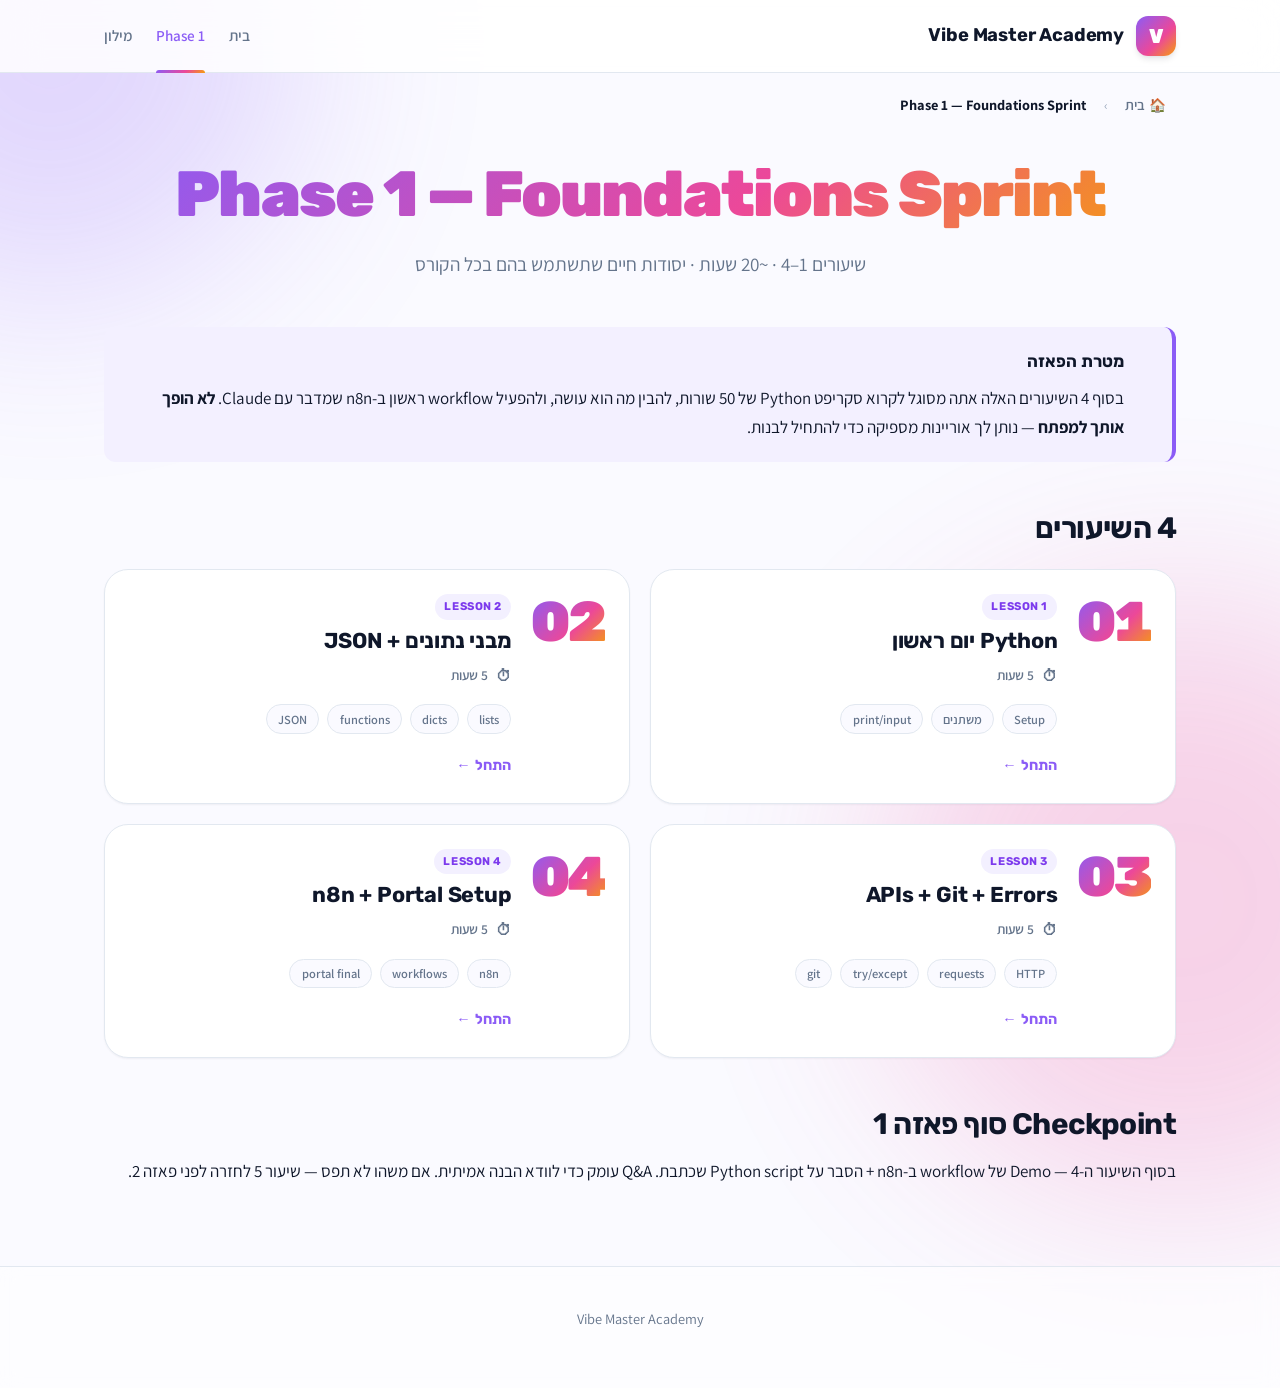
==== phase-1/index.html @ 4baa8f2c "Lesson 1 restructured — 5 parts with real depth (~5 hours) Backward-designed from the practice exerc" ====
<!DOCTYPE html>
<html lang="he" dir="rtl">
<head>
  <meta charset="UTF-8">
  <meta name="viewport" content="width=device-width, initial-scale=1.0">
  <title>Phase 1 — Foundations Sprint · VMA</title>
  <link rel="stylesheet" href="../assets/css/styles.css?v=20260521-12">
</head>
<body>

  <header class="site-header">
    <div class="container site-header__inner">
      <a href="../index.html" class="brand">
        <div class="brand__logo">V</div>
        <div class="brand__name">Vibe Master Academy</div>
      </a>
      <nav class="site-nav">
        <a href="../index.html">בית</a>
        <a href="index.html" class="active">Phase 1</a>
        <a href="../glossary.html">מילון</a>
      </nav>
    </div>
  </header>

  <main class="container">

    <nav class="breadcrumbs" aria-label="פירורי לחם">
      <a href="../index.html" class="breadcrumbs__home">בית</a>
      <span class="breadcrumbs__separator">›</span>
      <span class="breadcrumbs__current">Phase 1 — Foundations Sprint</span>
    </nav>

    <section class="hero phase-hero">
      <h1 class="hero__title">Phase 1 — Foundations Sprint</h1>
      <p class="hero__subtitle">
        שיעורים 1–4 · ~20 שעות · יסודות חיים שתשתמש בהם בכל הקורס
      </p>
    </section>

    <div class="callout">
      <div class="callout__title">מטרת הפאזה</div>
      <p>בסוף 4 השיעורים האלה אתה מסוגל לקרוא סקריפט Python של 50 שורות, להבין מה הוא עושה, ולהפעיל workflow ראשון ב-n8n שמדבר עם Claude. <strong>לא הופך אותך למפתח</strong> — נותן לך אוריינות מספיקה כדי להתחיל לבנות.</p>
    </div>

    <h2>4 השיעורים</h2>
    <section class="lessons-grid">

      <a href="lesson-01.html" class="lesson-card">
        <div class="lesson-card__number">01</div>
        <div class="lesson-card__body">
          <span class="lesson-card__tag">Lesson 1</span>
          <h3 class="lesson-card__title">Python יום ראשון</h3>
          <div class="lesson-card__meta">5 שעות</div>
          <div class="lesson-card__chips">
            <span class="lesson-card__chip">Setup</span>
            <span class="lesson-card__chip">משתנים</span>
            <span class="lesson-card__chip">print/input</span>
          </div>
          <div class="lesson-card__cta">התחל</div>
        </div>
      </a>

      <a href="lesson-02.html" class="lesson-card">
        <div class="lesson-card__number">02</div>
        <div class="lesson-card__body">
          <span class="lesson-card__tag">Lesson 2</span>
          <h3 class="lesson-card__title">מבני נתונים + JSON</h3>
          <div class="lesson-card__meta">5 שעות</div>
          <div class="lesson-card__chips">
            <span class="lesson-card__chip">lists</span>
            <span class="lesson-card__chip">dicts</span>
            <span class="lesson-card__chip">functions</span>
            <span class="lesson-card__chip">JSON</span>
          </div>
          <div class="lesson-card__cta">התחל</div>
        </div>
      </a>

      <a href="lesson-03.html" class="lesson-card">
        <div class="lesson-card__number">03</div>
        <div class="lesson-card__body">
          <span class="lesson-card__tag">Lesson 3</span>
          <h3 class="lesson-card__title">APIs + Git + Errors</h3>
          <div class="lesson-card__meta">5 שעות</div>
          <div class="lesson-card__chips">
            <span class="lesson-card__chip">HTTP</span>
            <span class="lesson-card__chip">requests</span>
            <span class="lesson-card__chip">try/except</span>
            <span class="lesson-card__chip">git</span>
          </div>
          <div class="lesson-card__cta">התחל</div>
        </div>
      </a>

      <a href="lesson-04.html" class="lesson-card">
        <div class="lesson-card__number">04</div>
        <div class="lesson-card__body">
          <span class="lesson-card__tag">Lesson 4</span>
          <h3 class="lesson-card__title">n8n + Portal Setup</h3>
          <div class="lesson-card__meta">5 שעות</div>
          <div class="lesson-card__chips">
            <span class="lesson-card__chip">n8n</span>
            <span class="lesson-card__chip">workflows</span>
            <span class="lesson-card__chip">portal final</span>
          </div>
          <div class="lesson-card__cta">התחל</div>
        </div>
      </a>

    </section>

    <h2>Checkpoint סוף פאזה 1</h2>
    <p>בסוף השיעור ה-4 — Demo של workflow ב-n8n + הסבר על Python script שכתבת. Q&A עומק כדי לוודא הבנה אמיתית. אם משהו לא תפס — שיעור 5 לחזרה לפני פאזה 2.</p>

  </main>

  <footer class="site-footer">
    <div class="container"><p>Vibe Master Academy</p></div>
  </footer>

  <script src="../assets/js/app.js?v=20260521-12"></script>
</body>
</html>
---- assets/css/styles.css ----
/* ============================================
   Vibe Master Academy — Global Styles v2
   Hebrew RTL · playful + clean · modern fonts
   ============================================ */

@import url('https://fonts.googleapis.com/css2?family=Rubik:wght@500;700;900&family=Assistant:wght@400;600;700&family=JetBrains+Mono:wght@400;500&display=swap');

:root {
  /* Palette */
  --color-bg: #fafaff;
  --color-bg-card: #ffffff;
  --color-text: #0f172a;
  --color-text-soft: #64748b;
  --color-text-muted: #94a3b8;

  --color-primary: #8b5cf6;
  --color-primary-light: #a78bfa;
  --color-primary-dark: #7c3aed;
  --color-primary-soft: #f3f0ff;

  --color-secondary: #ec4899;
  --color-secondary-soft: #fce7f3;

  --color-accent: #14b8a6;
  --color-accent-soft: #ccfbf1;

  --color-success: #10b981;
  --color-warning: #f59e0b;
  --color-danger: #ef4444;

  --color-border: #e2e8f0;
  --color-border-strong: #cbd5e1;

  /* Gradients */
  --gradient-hero: linear-gradient(135deg, #8b5cf6 0%, #ec4899 60%, #f59e0b 100%);
  --gradient-purple: linear-gradient(135deg, #8b5cf6, #a78bfa);
  --gradient-pink: linear-gradient(135deg, #ec4899, #f472b6);

  /* Typography */
  --font-display: 'Rubik', -apple-system, BlinkMacSystemFont, sans-serif;
  --font-body: 'Assistant', -apple-system, BlinkMacSystemFont, sans-serif;
  --font-mono: 'JetBrains Mono', 'Fira Code', monospace;

  /* Spacing */
  --space-1: 0.25rem;
  --space-2: 0.5rem;
  --space-3: 0.75rem;
  --space-4: 1rem;
  --space-5: 1.25rem;
  --space-6: 1.5rem;
  --space-8: 2rem;
  --space-10: 2.5rem;
  --space-12: 3rem;
  --space-16: 4rem;
  --space-20: 5rem;

  /* Radii */
  --radius-sm: 0.5rem;
  --radius-md: 0.75rem;
  --radius-lg: 1rem;
  --radius-xl: 1.5rem;
  --radius-full: 999px;

  /* Shadows */
  --shadow-sm: 0 1px 2px rgb(15 23 42 / 0.05);
  --shadow-md: 0 4px 6px -1px rgb(15 23 42 / 0.1), 0 2px 4px -2px rgb(15 23 42 / 0.06);
  --shadow-lg: 0 10px 15px -3px rgb(15 23 42 / 0.1), 0 4px 6px -4px rgb(15 23 42 / 0.06);
  --shadow-xl: 0 20px 25px -5px rgb(15 23 42 / 0.1), 0 8px 10px -6px rgb(15 23 42 / 0.06);

  /* Transitions */
  --transition: 200ms cubic-bezier(0.4, 0, 0.2, 1);
}

* {
  box-sizing: border-box;
  margin: 0;
  padding: 0;
}

html {
  font-size: 16px;
  scroll-behavior: smooth;
}

body {
  direction: rtl;
  font-family: var(--font-body);
  font-size: 1.0625rem;
  line-height: 1.7;
  color: var(--color-text);
  background: var(--color-bg);
  min-height: 100vh;
  position: relative;
  overflow-x: hidden;
}

/* Decorative background blobs */
body::before,
body::after {
  content: '';
  position: fixed;
  border-radius: 50%;
  filter: blur(100px);
  opacity: 0.22;
  pointer-events: none;
  z-index: -1;
}

body::before {
  width: 500px;
  height: 500px;
  background: var(--color-primary);
  top: -200px;
  left: -200px;
}

body::after {
  width: 600px;
  height: 600px;
  background: var(--color-secondary);
  bottom: -300px;
  right: -200px;
}

/* === Layout === */
.container {
  max-width: 1120px;
  margin: 0 auto;
  padding: 0 var(--space-6);
  position: relative;
  z-index: 1;
}

.site-header {
  background: rgba(255, 255, 255, 0.85);
  backdrop-filter: blur(20px);
  -webkit-backdrop-filter: blur(20px);
  border-bottom: 1px solid var(--color-border);
  padding: var(--space-4) 0;
  position: sticky;
  top: 0;
  z-index: 100;
}

.site-header__inner {
  display: flex;
  align-items: center;
  justify-content: space-between;
}

.brand {
  display: flex;
  align-items: center;
  gap: var(--space-3);
  text-decoration: none;
  color: var(--color-text);
}

.brand__logo {
  width: 40px;
  height: 40px;
  border-radius: var(--radius-md);
  background: var(--gradient-hero);
  display: flex;
  align-items: center;
  justify-content: center;
  color: white;
  font-weight: 900;
  font-family: var(--font-display);
  font-size: 1.25rem;
  box-shadow: var(--shadow-md);
}

.brand__name {
  font-family: var(--font-display);
  font-weight: 700;
  font-size: 1.15rem;
  letter-spacing: -0.01em;
}

.site-nav {
  display: flex;
  gap: var(--space-6);
}

.site-nav a {
  color: var(--color-text-soft);
  text-decoration: none;
  font-weight: 600;
  font-size: 0.95rem;
  transition: color var(--transition);
  position: relative;
}

.site-nav a:hover,
.site-nav a.active {
  color: var(--color-primary);
}

.site-nav a.active::after {
  content: '';
  position: absolute;
  bottom: -24px;
  right: 0;
  left: 0;
  height: 3px;
  background: var(--gradient-hero);
  border-radius: var(--radius-full) var(--radius-full) 0 0;
}

/* === Typography === */
h1, h2, h3, h4 {
  font-family: var(--font-display);
  font-weight: 700;
  line-height: 1.2;
  letter-spacing: -0.02em;
  margin-bottom: var(--space-4);
}

h1 { font-size: 2.5rem; font-weight: 900; }
h2 { font-size: 1.85rem; margin-top: var(--space-12); }
h3 { font-size: 1.4rem; margin-top: var(--space-6); }
h4 { font-size: 1.15rem; margin-top: var(--space-4); }

p { margin-bottom: var(--space-4); }

a {
  color: var(--color-primary);
  text-decoration: none;
  font-weight: 600;
}

a:hover { text-decoration: underline; }

strong { font-weight: 700; }

code {
  font-family: var(--font-mono);
  font-size: 0.9em;
  background: var(--color-primary-soft);
  color: var(--color-primary-dark);
  padding: 0.15rem 0.5rem;
  border-radius: var(--radius-sm);
  direction: ltr;
  display: inline-block;
  font-weight: 500;
}

pre {
  background: #1e293b;
  color: #f1f5f9;
  padding: var(--space-5);
  border-radius: var(--radius-md);
  overflow-x: auto;
  margin: var(--space-4) 0;
  direction: ltr;
  text-align: left;
  box-shadow: var(--shadow-md);
}

pre code {
  background: transparent;
  color: inherit;
  padding: 0;
  font-weight: 400;
}

kbd {
  display: inline-block;
  background: linear-gradient(180deg, #ffffff, #f1f5f9);
  border: 1px solid var(--color-border-strong);
  border-bottom-width: 2px;
  border-radius: var(--radius-sm);
  padding: 0.1rem 0.5rem;
  font-family: var(--font-mono);
  font-size: 0.85em;
  font-weight: 600;
  color: var(--color-text);
  box-shadow: 0 1px 0 rgba(15, 23, 42, 0.05);
  direction: ltr;
  white-space: nowrap;
  margin: 0 0.1rem;
}

/* === Hero === */
.hero {
  padding: var(--space-16) 0 var(--space-12);
  text-align: center;
  animation: fadeInUp 600ms ease-out;
}

.hero__eyebrow {
  display: inline-block;
  background: var(--color-primary-soft);
  color: var(--color-primary-dark);
  font-family: var(--font-display);
  font-weight: 700;
  font-size: 0.85rem;
  padding: 0.35rem 1rem;
  border-radius: var(--radius-full);
  margin-bottom: var(--space-5);
  text-transform: uppercase;
  letter-spacing: 0.05em;
}

.hero__title {
  font-family: var(--font-display);
  font-size: clamp(2.5rem, 6vw, 4rem);
  font-weight: 900;
  letter-spacing: -0.03em;
  line-height: 1.05;
  margin-bottom: var(--space-5);
  background: var(--gradient-hero);
  -webkit-background-clip: text;
  -webkit-text-fill-color: transparent;
  background-clip: text;
}

.hero__subtitle {
  font-size: 1.2rem;
  color: var(--color-text-soft);
  max-width: 640px;
  margin: 0 auto;
  line-height: 1.6;
}

/* === Progress === */
.progress {
  background: var(--color-bg-card);
  border: 1px solid var(--color-border);
  border-radius: var(--radius-xl);
  padding: var(--space-6) var(--space-8);
  margin: var(--space-8) 0;
  box-shadow: var(--shadow-sm);
}

.progress__label {
  display: flex;
  justify-content: space-between;
  align-items: center;
  font-family: var(--font-display);
  font-weight: 700;
  margin-bottom: var(--space-3);
  color: var(--color-text);
}

.progress__label strong {
  font-size: 1.1rem;
  color: var(--color-primary);
}

.progress__bar {
  height: 10px;
  background: var(--color-border);
  border-radius: var(--radius-full);
  overflow: hidden;
}

.progress__fill {
  height: 100%;
  background: var(--gradient-hero);
  border-radius: var(--radius-full);
  transition: width 800ms cubic-bezier(0.4, 0, 0.2, 1);
}

/* === Phase grid === */
.phases {
  display: grid;
  grid-template-columns: repeat(auto-fit, minmax(290px, 1fr));
  gap: var(--space-6);
  margin: var(--space-8) 0 var(--space-16);
}

.phase-card {
  background: var(--color-bg-card);
  border: 1px solid var(--color-border);
  border-radius: var(--radius-xl);
  padding: var(--space-8);
  transition: all var(--transition);
  text-decoration: none;
  color: var(--color-text);
  display: block;
  position: relative;
  overflow: hidden;
  box-shadow: var(--shadow-sm);
  animation: fadeInUp 500ms ease-out backwards;
}

.phase-card::before {
  content: '';
  position: absolute;
  top: 0;
  right: 0;
  left: 0;
  height: 4px;
  background: var(--gradient-hero);
  opacity: 0;
  transition: opacity var(--transition);
}

.phase-card:hover {
  transform: translateY(-4px);
  box-shadow: var(--shadow-xl);
  border-color: var(--color-primary-light);
  text-decoration: none;
}

.phase-card:hover::before { opacity: 1; }

.phase-card:nth-child(1) { animation-delay: 50ms; }
.phase-card:nth-child(2) { animation-delay: 100ms; }
.phase-card:nth-child(3) { animation-delay: 150ms; }
.phase-card:nth-child(4) { animation-delay: 200ms; }
.phase-card:nth-child(5) { animation-delay: 250ms; }

.phase-card__icon {
  font-size: 2.5rem;
  margin-bottom: var(--space-4);
  display: block;
  filter: drop-shadow(0 4px 8px rgb(139 92 246 / 0.2));
}

.phase-card__number {
  display: inline-block;
  background: var(--color-primary-soft);
  color: var(--color-primary-dark);
  font-family: var(--font-display);
  font-weight: 700;
  font-size: 0.8rem;
  padding: 0.25rem 0.75rem;
  border-radius: var(--radius-full);
  margin-bottom: var(--space-3);
  text-transform: uppercase;
  letter-spacing: 0.05em;
}

/* ============================================
   Interactive Lesson Components
   ============================================ */

/* Lesson hero */
.lesson-hero {
  background: linear-gradient(135deg, var(--color-primary-soft), #fff 60%);
  border-radius: var(--radius-xl);
  padding: var(--space-10) var(--space-8);
  margin: var(--space-8) 0;
  border: 1px solid var(--color-border);
  box-shadow: var(--shadow-sm);
}

.lesson-hero__meta {
  display: inline-block;
  background: white;
  color: var(--color-primary-dark);
  font-family: var(--font-display);
  font-size: 0.8rem;
  font-weight: 700;
  padding: 0.4rem 1rem;
  border-radius: var(--radius-full);
  margin-bottom: var(--space-4);
  text-transform: uppercase;
  letter-spacing: 0.05em;
  border: 1px solid var(--color-primary-soft);
}

.lesson-hero__title {
  font-family: var(--font-display);
  font-size: clamp(2rem, 5vw, 3rem);
  font-weight: 900;
  letter-spacing: -0.03em;
  line-height: 1.1;
  margin-bottom: var(--space-4);
}

.lesson-hero__intro {
  font-size: 1.15rem;
  color: var(--color-text-soft);
  margin-bottom: var(--space-6);
  line-height: 1.6;
}

.objectives {
  background: white;
  border: 1px solid var(--color-border);
  border-radius: var(--radius-lg);
  padding: var(--space-5) var(--space-6);
  margin-top: var(--space-6);
}

.objectives__title {
  font-family: var(--font-display);
  font-weight: 700;
  font-size: 0.95rem;
  margin-bottom: var(--space-3);
  color: var(--color-primary-dark);
  text-transform: uppercase;
  letter-spacing: 0.05em;
}

.objectives__list {
  list-style: none;
  padding: 0;
  margin: 0;
}

.objectives__list li {
  padding: var(--space-2) 0;
  display: flex;
  align-items: start;
  gap: var(--space-3);
  font-weight: 600;
}

.objectives__list li::before {
  content: '✓';
  color: var(--color-success);
  font-weight: 900;
  flex-shrink: 0;
}

/* Sticky lesson TOC */
.lesson-toc {
  position: sticky;
  top: 72px;
  background: rgba(255, 255, 255, 0.95);
  backdrop-filter: blur(20px);
  -webkit-backdrop-filter: blur(20px);
  border: 1px solid var(--color-border);
  border-radius: var(--radius-full);
  padding: var(--space-2);
  margin: var(--space-8) 0;
  z-index: 50;
  box-shadow: var(--shadow-md);
  display: flex;
  gap: var(--space-1);
  overflow-x: auto;
}

.lesson-toc__item {
  flex: 1;
  text-align: center;
  padding: var(--space-2) var(--space-4);
  border-radius: var(--radius-full);
  text-decoration: none;
  color: var(--color-text-soft);
  font-family: var(--font-display);
  font-weight: 600;
  font-size: 0.9rem;
  transition: all var(--transition);
  white-space: nowrap;
  min-width: max-content;
}

.lesson-toc__item:hover {
  background: var(--color-primary-soft);
  color: var(--color-primary-dark);
  text-decoration: none;
}

.lesson-toc__item.active {
  background: var(--gradient-hero);
  color: white;
  box-shadow: var(--shadow-sm);
}

.lesson-toc__item.completed {
  color: var(--color-success);
}

.lesson-toc__item.completed::before {
  content: '✓ ';
}

/* Lesson sections */
.lesson-section {
  background: white;
  border: 1px solid var(--color-border);
  border-radius: var(--radius-xl);
  padding: var(--space-8);
  margin: var(--space-6) 0;
  box-shadow: var(--shadow-sm);
  scroll-margin-top: 140px;
}

.lesson-section__header {
  display: flex;
  align-items: center;
  gap: var(--space-4);
  margin-bottom: var(--space-6);
  padding-bottom: var(--space-4);
  border-bottom: 2px solid var(--color-primary-soft);
}

.lesson-section__num {
  width: 44px;
  height: 44px;
  border-radius: var(--radius-md);
  background: var(--gradient-hero);
  color: white;
  display: flex;
  align-items: center;
  justify-content: center;
  font-family: var(--font-display);
  font-weight: 900;
  font-size: 1.25rem;
  flex-shrink: 0;
}

.lesson-section__title {
  font-family: var(--font-display);
  font-size: 1.6rem;
  font-weight: 700;
  margin: 0;
  flex: 1;
}

.lesson-section__time {
  background: var(--color-primary-soft);
  color: var(--color-primary-dark);
  font-family: var(--font-display);
  font-weight: 700;
  font-size: 0.85rem;
  padding: 0.3rem 0.8rem;
  border-radius: var(--radius-full);
}

/* Code blocks */
.code-block {
  border-radius: var(--radius-md);
  overflow: hidden;
  margin: var(--space-4) 0;
  box-shadow: var(--shadow-md);
  border: 1px solid #334155;
}

.code-block__header {
  display: flex;
  justify-content: space-between;
  align-items: center;
  background: #0f172a;
  color: #94a3b8;
  padding: var(--space-2) var(--space-4);
  font-family: var(--font-mono);
  font-size: 0.85rem;
  direction: ltr;
}

.code-block__filename {
  font-weight: 500;
}

.code-block__copy {
  background: transparent;
  border: 1px solid #334155;
  color: #cbd5e1;
  padding: 0.25rem 0.7rem;
  border-radius: var(--radius-sm);
  font-family: var(--font-body);
  font-size: 0.8rem;
  font-weight: 600;
  cursor: pointer;
  transition: all var(--transition);
}

.code-block__copy:hover {
  background: #1e293b;
  color: white;
}

.code-block__copy.copied {
  background: var(--color-success);
  color: white;
  border-color: var(--color-success);
}

.code-block pre {
  margin: 0;
  border-radius: 0;
  box-shadow: none;
}

/* Steps */
.steps {
  display: flex;
  flex-direction: column;
  gap: var(--space-4);
  margin: var(--space-6) 0;
}

.step {
  display: flex;
  gap: var(--space-4);
  padding: var(--space-5);
  background: var(--color-primary-soft);
  border-radius: var(--radius-lg);
  border-right: 4px solid var(--color-primary);
}

.step__num {
  width: 36px;
  height: 36px;
  border-radius: 50%;
  background: white;
  color: var(--color-primary-dark);
  display: flex;
  align-items: center;
  justify-content: center;
  font-family: var(--font-display);
  font-weight: 900;
  font-size: 1rem;
  flex-shrink: 0;
  box-shadow: var(--shadow-sm);
}

.step__body { flex: 1; }

.step__title {
  font-family: var(--font-display);
  font-weight: 700;
  font-size: 1.1rem;
  margin-bottom: var(--space-2);
}

/* Expected output */
.output {
  margin: var(--space-4) 0;
  border-radius: var(--radius-md);
  overflow: hidden;
  border: 2px solid var(--color-accent);
}

.output__label {
  background: var(--color-accent);
  color: white;
  font-family: var(--font-display);
  font-weight: 700;
  font-size: 0.85rem;
  padding: 0.4rem var(--space-4);
  text-transform: uppercase;
  letter-spacing: 0.05em;
}

.output pre {
  margin: 0;
  background: #f0fdfa;
  color: #134e4a;
  border-radius: 0;
  box-shadow: none;
}

/* Inline term tooltip */
.term {
  display: inline;
  border-bottom: 2px dotted var(--color-primary);
  cursor: help;
  font-weight: 700;
  color: var(--color-primary-dark);
  position: relative;
}

.term:hover { background: var(--color-primary-soft); }

/* Tooltip */
.tooltip {
  position: absolute;
  background: #0f172a;
  color: white;
  padding: var(--space-3) var(--space-4);
  border-radius: var(--radius-md);
  font-size: 0.9rem;
  font-weight: 400;
  line-height: 1.5;
  max-width: 280px;
  z-index: 1000;
  box-shadow: var(--shadow-xl);
  animation: tooltipIn 200ms ease-out;
  pointer-events: auto;
}

.tooltip__title {
  font-family: var(--font-display);
  font-weight: 700;
  color: #c4b5fd;
  margin-bottom: var(--space-1);
  font-size: 0.95rem;
}

.tooltip__link {
  display: inline-block;
  margin-top: var(--space-2);
  color: #a78bfa;
  font-weight: 600;
  font-size: 0.85rem;
  text-decoration: none;
}

.tooltip__link:hover { text-decoration: underline; }

@keyframes tooltipIn {
  from { opacity: 0; transform: translateY(-4px); }
  to { opacity: 1; transform: translateY(0); }
}

/* Hint / Solution disclosure */
.hint, .solution {
  background: var(--color-bg);
  border: 1px solid var(--color-border);
  border-radius: var(--radius-md);
  padding: var(--space-4) var(--space-5);
  margin: var(--space-4) 0;
}

.hint summary, .solution summary {
  cursor: pointer;
  font-family: var(--font-display);
  font-weight: 700;
  font-size: 1rem;
  color: var(--color-primary-dark);
  list-style: none;
  display: flex;
  align-items: center;
  gap: var(--space-2);
}

.hint summary::before {
  content: '💡';
  font-size: 1.2rem;
}

.solution summary::before {
  content: '🔓';
  font-size: 1.2rem;
}

.hint[open] summary, .solution[open] summary {
  margin-bottom: var(--space-3);
}

.hint[open], .solution[open] {
  background: white;
  box-shadow: var(--shadow-sm);
}

/* Refresher box */
.refresher {
  background: linear-gradient(135deg, #fef3c7, #fffbeb);
  border-right: 4px solid var(--color-warning);
  padding: var(--space-4) var(--space-5);
  border-radius: var(--radius-md);
  margin: var(--space-4) 0;
}

.refresher__title {
  font-family: var(--font-display);
  font-weight: 700;
  font-size: 0.95rem;
  color: #92400e;
  margin-bottom: var(--space-2);
  display: flex;
  align-items: center;
  gap: var(--space-2);
}

.refresher__title::before { content: '🔁'; }

/* Section complete button */
.section-complete-btn {
  display: inline-flex;
  align-items: center;
  gap: var(--space-2);
  background: white;
  border: 2px solid var(--color-border);
  color: var(--color-text-soft);
  font-family: var(--font-display);
  font-weight: 700;
  font-size: 1rem;
  padding: var(--space-3) var(--space-6);
  border-radius: var(--radius-full);
  cursor: pointer;
  transition: all var(--transition);
  margin-top: var(--space-6);
}

.section-complete-btn:hover {
  border-color: var(--color-primary);
  color: var(--color-primary);
}

.section-complete-btn.completed {
  background: var(--color-success);
  border-color: var(--color-success);
  color: white;
}

.section-complete-btn.completed::before { content: '✓ '; }

/* Lesson navigation footer */
.lesson-footer {
  display: flex;
  justify-content: space-between;
  gap: var(--space-4);
  margin: var(--space-12) 0 var(--space-8);
}

.lesson-nav-btn {
  flex: 1;
  background: white;
  border: 1px solid var(--color-border);
  border-radius: var(--radius-lg);
  padding: var(--space-5) var(--space-6);
  text-decoration: none;
  color: var(--color-text);
  transition: all var(--transition);
  box-shadow: var(--shadow-sm);
}

.lesson-nav-btn:hover {
  transform: translateY(-2px);
  box-shadow: var(--shadow-lg);
  border-color: var(--color-primary-light);
  text-decoration: none;
}

.lesson-nav-btn__label {
  font-family: var(--font-display);
  font-size: 0.8rem;
  color: var(--color-text-soft);
  font-weight: 600;
  margin-bottom: var(--space-1);
  text-transform: uppercase;
  letter-spacing: 0.05em;
}

.lesson-nav-btn__title {
  font-family: var(--font-display);
  font-weight: 700;
  font-size: 1.1rem;
}

.lesson-nav-btn--disabled {
  opacity: 0.4;
  pointer-events: none;
}

.lesson-nav-btn--next {
  background: var(--gradient-hero);
  color: white;
  border: none;
}

.lesson-nav-btn--next .lesson-nav-btn__label { color: rgba(255,255,255,0.8); }

/* Mini divider between subsections */
.mini-divider {
  border: none;
  border-top: 1px dashed var(--color-border);
  margin: var(--space-6) 0;
}

/* Table styling */
.lesson-section table {
  width: 100%;
  border-collapse: collapse;
  margin: var(--space-4) 0;
  font-family: var(--font-body);
}

.lesson-section table thead {
  background: var(--color-primary-soft);
}

.lesson-section table th,
.lesson-section table td {
  padding: var(--space-3) var(--space-4);
  text-align: right;
  border: 1px solid var(--color-border);
}

.lesson-section table th {
  font-family: var(--font-display);
  font-weight: 700;
  color: var(--color-primary-dark);
}

.lesson-section table code {
  white-space: nowrap;
}

/* Responsive */
@media (max-width: 768px) {
  .lesson-toc { padding: var(--space-1); gap: 0; }
  .lesson-toc__item { font-size: 0.8rem; padding: var(--space-2); }
  .lesson-section { padding: var(--space-5); }
  .lesson-section__title { font-size: 1.3rem; }
  .lesson-hero { padding: var(--space-6); }
  .lesson-hero__title { font-size: 1.85rem; }
  .lesson-footer { flex-direction: column; }
}

.phase-card__title {
  font-family: var(--font-display);
  font-size: 1.35rem;
  font-weight: 700;
  margin-bottom: var(--space-2);
  letter-spacing: -0.01em;
}

.phase-card__meta {
  color: var(--color-text-soft);
  font-size: 0.9rem;
  font-weight: 600;
  margin-bottom: var(--space-3);
}

.phase-card__desc {
  color: var(--color-text-soft);
  font-size: 0.95rem;
  line-height: 1.6;
}

.phase-card--locked {
  opacity: 0.55;
  pointer-events: none;
}

.phase-card--locked .phase-card__number {
  background: var(--color-border);
  color: var(--color-text-muted);
}

.phase-card--locked .phase-card__icon {
  filter: grayscale(0.8);
  opacity: 0.6;
}

.phase-card__status {
  display: inline-flex;
  align-items: center;
  gap: 0.4rem;
  font-size: 0.8rem;
  font-weight: 700;
  padding: 0.3rem 0.85rem;
  border-radius: var(--radius-full);
  margin-top: var(--space-4);
  font-family: var(--font-display);
}

.phase-card__status--active {
  background: var(--color-accent-soft);
  color: #0f766e;
}

.phase-card__status--active::before {
  content: '';
  width: 6px;
  height: 6px;
  background: var(--color-accent);
  border-radius: 50%;
  display: inline-block;
  animation: pulse 1.5s ease-in-out infinite;
}

.phase-card__status--locked {
  background: var(--color-border);
  color: var(--color-text-muted);
}

@keyframes pulse {
  0%, 100% { opacity: 1; transform: scale(1); }
  50% { opacity: 0.5; transform: scale(0.9); }
}

/* === Lesson grid === */
.lessons-grid {
  display: grid;
  grid-template-columns: repeat(auto-fit, minmax(240px, 1fr));
  gap: var(--space-4);
  margin: var(--space-6) 0;
}

.lesson-card {
  background: var(--color-bg-card);
  border: 1px solid var(--color-border);
  border-radius: var(--radius-lg);
  padding: var(--space-5);
  text-decoration: none;
  color: var(--color-text);
  transition: all var(--transition);
  box-shadow: var(--shadow-sm);
}

.lesson-card:hover {
  transform: translateY(-2px);
  box-shadow: var(--shadow-lg);
  border-color: var(--color-primary-light);
  text-decoration: none;
}

.lesson-card__num {
  font-family: var(--font-display);
  font-size: 0.8rem;
  font-weight: 700;
  color: var(--color-primary);
  margin-bottom: var(--space-1);
  text-transform: uppercase;
  letter-spacing: 0.05em;
}

.lesson-card__title {
  font-family: var(--font-display);
  font-weight: 700;
  font-size: 1.1rem;
  margin-bottom: var(--space-2);
}

.lesson-card__hours {
  font-size: 0.85rem;
  color: var(--color-text-soft);
}

/* === Lesson content === */
.lesson {
  max-width: 780px;
  margin: 0 auto;
  padding: var(--space-12) 0;
}

.lesson__meta {
  display: inline-block;
  color: var(--color-primary-dark);
  background: var(--color-primary-soft);
  font-family: var(--font-display);
  font-size: 0.85rem;
  font-weight: 700;
  padding: 0.3rem 0.8rem;
  border-radius: var(--radius-full);
  margin-bottom: var(--space-4);
}

.lesson__title {
  font-family: var(--font-display);
  font-size: 2.5rem;
  font-weight: 900;
  letter-spacing: -0.03em;
  line-height: 1.1;
  margin-bottom: var(--space-4);
}

.lesson__intro {
  font-size: 1.2rem;
  color: var(--color-text-soft);
  margin-bottom: var(--space-8);
  line-height: 1.6;
}

.checklist {
  background: var(--color-bg-card);
  border: 1px solid var(--color-border);
  border-radius: var(--radius-xl);
  padding: var(--space-6) var(--space-8);
  margin: var(--space-6) 0;
  box-shadow: var(--shadow-sm);
}

.checklist ul {
  list-style: none;
  padding: 0;
}

.checklist li {
  padding: var(--space-3) 0;
  display: flex;
  align-items: start;
  gap: var(--space-3);
  cursor: pointer;
  user-select: none;
  transition: color var(--transition);
  font-weight: 600;
}

.checklist li:hover { color: var(--color-primary); }

.checklist li::before {
  content: '○';
  font-size: 1.3rem;
  color: var(--color-text-muted);
  margin-left: var(--space-2);
  flex-shrink: 0;
  transition: all var(--transition);
}

.checklist li.checked::before {
  content: '●';
  color: var(--color-success);
}

.checklist li.checked {
  text-decoration: line-through;
  color: var(--color-text-muted);
}

.callout {
  border-right: 4px solid var(--color-primary);
  background: var(--color-primary-soft);
  padding: var(--space-5) var(--space-6);
  border-radius: var(--radius-md);
  margin: var(--space-6) 0;
}

.callout--warning {
  border-color: var(--color-warning);
  background: #fef3c7;
}

.callout__title {
  font-family: var(--font-display);
  font-weight: 700;
  font-size: 1.05rem;
  margin-bottom: var(--space-2);
  color: var(--color-text);
}

.callout p {
  margin-bottom: 0;
  color: var(--color-text);
}

.callout p + p {
  margin-top: var(--space-3);
}

/* === Footer === */
.site-footer {
  margin-top: var(--space-20);
  padding: var(--space-10) 0;
  background: rgba(255, 255, 255, 0.5);
  backdrop-filter: blur(10px);
  border-top: 1px solid var(--color-border);
  text-align: center;
  color: var(--color-text-soft);
  font-size: 0.9rem;
}

/* === Animations === */
@keyframes fadeInUp {
  from {
    opacity: 0;
    transform: translateY(20px);
  }
  to {
    opacity: 1;
    transform: translateY(0);
  }
}

/* === Responsive === */
@media (max-width: 768px) {
  h1 { font-size: 1.85rem; }
  h2 { font-size: 1.5rem; }
  .lesson__title { font-size: 1.85rem; }
  .site-nav { gap: var(--space-4); font-size: 0.85rem; }
  .container { padding: 0 var(--space-4); }
  .phase-card { padding: var(--space-6); }
  .hero { padding: var(--space-10) 0 var(--space-8); }
  .hero__subtitle { font-size: 1.05rem; }
}

/* ============================================
   UX/UI Overhaul — v3
   Better lesson cards, breadcrumbs, reading progress, badges
   ============================================ */

/* === Reading progress bar (fixed top) === */
.reading-progress {
  position: fixed;
  top: 0;
  right: 0;
  left: 0;
  height: 3px;
  background: transparent;
  z-index: 101;
  pointer-events: none;
}

.reading-progress__fill {
  height: 100%;
  background: var(--gradient-hero);
  width: 0;
  transition: width 100ms ease-out;
  box-shadow: 0 0 8px rgba(139, 92, 246, 0.5);
}

/* === Breadcrumbs === */
.breadcrumbs {
  display: flex;
  align-items: center;
  gap: var(--space-2);
  padding: var(--space-4) 0 0;
  font-family: var(--font-body);
  font-size: 0.9rem;
  color: var(--color-text-soft);
  flex-wrap: wrap;
}

.breadcrumbs a {
  color: var(--color-text-soft);
  text-decoration: none;
  font-weight: 600;
  padding: 0.25rem 0.6rem;
  border-radius: var(--radius-full);
  transition: all var(--transition);
}

.breadcrumbs a:hover {
  background: var(--color-primary-soft);
  color: var(--color-primary-dark);
  text-decoration: none;
}

.breadcrumbs__separator {
  color: var(--color-text-muted);
  font-size: 0.85rem;
  user-select: none;
}

.breadcrumbs__current {
  color: var(--color-text);
  font-weight: 700;
  padding: 0.25rem 0.6rem;
}

.breadcrumbs__home::before {
  content: '🏠';
  margin-left: var(--space-1);
  font-size: 0.95em;
}

/* === Lesson Cards v2 === */
.lessons-grid {
  display: grid;
  grid-template-columns: repeat(2, 1fr);
  gap: var(--space-5);
  margin: var(--space-6) 0 var(--space-12);
}

@media (max-width: 720px) {
  .lessons-grid { grid-template-columns: 1fr; }
}

.lesson-card {
  background: var(--color-bg-card);
  border: 1px solid var(--color-border);
  border-radius: var(--radius-xl);
  padding: var(--space-6);
  text-decoration: none;
  color: var(--color-text);
  transition: all var(--transition);
  box-shadow: var(--shadow-sm);
  position: relative;
  overflow: hidden;
  display: grid;
  grid-template-columns: auto 1fr;
  gap: var(--space-5);
  align-items: start;
}

.lesson-card::before {
  content: '';
  position: absolute;
  inset: 0;
  background: var(--gradient-hero);
  opacity: 0;
  transition: opacity var(--transition);
  pointer-events: none;
  border-radius: var(--radius-xl);
  z-index: -1;
}

.lesson-card::after {
  content: '';
  position: absolute;
  top: 0;
  right: 0;
  width: 6px;
  height: 100%;
  background: var(--gradient-purple);
  opacity: 0;
  transition: opacity var(--transition);
}

.lesson-card:hover {
  transform: translateY(-4px);
  box-shadow: var(--shadow-xl);
  border-color: var(--color-primary-light);
  text-decoration: none;
}

.lesson-card:hover::after { opacity: 1; }

.lesson-card__number {
  font-family: var(--font-display);
  font-weight: 900;
  font-size: 3.5rem;
  line-height: 1;
  background: var(--gradient-hero);
  -webkit-background-clip: text;
  -webkit-text-fill-color: transparent;
  background-clip: text;
  letter-spacing: -0.04em;
  flex-shrink: 0;
}

.lesson-card__body {
  display: flex;
  flex-direction: column;
  gap: var(--space-2);
  min-width: 0;
}

.lesson-card__tag {
  display: inline-block;
  background: var(--color-primary-soft);
  color: var(--color-primary-dark);
  font-family: var(--font-display);
  font-size: 0.7rem;
  font-weight: 700;
  padding: 0.2rem 0.6rem;
  border-radius: var(--radius-full);
  text-transform: uppercase;
  letter-spacing: 0.05em;
  width: fit-content;
}

.lesson-card__title {
  font-family: var(--font-display);
  font-weight: 700;
  font-size: 1.35rem;
  letter-spacing: -0.01em;
  margin: 0;
  line-height: 1.25;
}

.lesson-card__meta {
  display: flex;
  align-items: center;
  gap: var(--space-2);
  font-size: 0.85rem;
  color: var(--color-text-soft);
  font-weight: 600;
}

.lesson-card__meta::before {
  content: '⏱';
  font-size: 0.95rem;
}

.lesson-card__chips {
  display: flex;
  flex-wrap: wrap;
  gap: var(--space-2);
  margin-top: var(--space-2);
}

.lesson-card__chip {
  background: var(--color-bg);
  color: var(--color-text-soft);
  font-size: 0.78rem;
  font-weight: 600;
  padding: 0.2rem 0.7rem;
  border-radius: var(--radius-full);
  border: 1px solid var(--color-border);
}

.lesson-card__cta {
  margin-top: var(--space-3);
  font-family: var(--font-display);
  font-weight: 700;
  font-size: 0.9rem;
  color: var(--color-primary);
  display: inline-flex;
  align-items: center;
  gap: 0.3rem;
  transition: gap var(--transition);
}

.lesson-card:hover .lesson-card__cta { gap: 0.6rem; }

.lesson-card__cta::after { content: '←'; }

/* Locked lesson card */
.lesson-card--locked {
  opacity: 0.55;
  pointer-events: none;
}

.lesson-card--locked .lesson-card__number {
  filter: grayscale(0.8);
}

/* === Section badge (numbered gradient circle) === */
.lesson-section__num {
  background: var(--gradient-hero);
  box-shadow: 0 8px 16px -4px rgba(139, 92, 246, 0.4);
}

/* Decorative divider between sections */
.section-divider {
  display: flex;
  align-items: center;
  justify-content: center;
  margin: var(--space-12) 0;
  gap: var(--space-4);
}

.section-divider::before,
.section-divider::after {
  content: '';
  flex: 1;
  height: 1px;
  background: linear-gradient(to right, transparent, var(--color-border), transparent);
}

.section-divider__dot {
  width: 8px;
  height: 8px;
  border-radius: 50%;
  background: var(--gradient-hero);
  flex-shrink: 0;
}

/* === Lesson hero v2 — topic chips === */
.lesson-hero__chips {
  display: flex;
  flex-wrap: wrap;
  gap: var(--space-2);
  margin-top: var(--space-4);
}

.lesson-hero__chip {
  background: white;
  border: 1px solid var(--color-border);
  color: var(--color-text-soft);
  font-family: var(--font-display);
  font-size: 0.8rem;
  font-weight: 600;
  padding: 0.35rem 0.8rem;
  border-radius: var(--radius-full);
}

.lesson-hero__chip--accent {
  background: var(--color-primary-soft);
  color: var(--color-primary-dark);
  border-color: var(--color-primary-soft);
}

/* === Lesson footer cards v2 (thumbnails) === */
.lesson-footer { margin: var(--space-16) 0 var(--space-8); }

.lesson-nav-btn {
  position: relative;
  overflow: hidden;
}

.lesson-nav-btn__big-num {
  position: absolute;
  bottom: -0.5rem;
  left: 1rem;
  font-family: var(--font-display);
  font-weight: 900;
  font-size: 4rem;
  line-height: 1;
  color: var(--color-primary-soft);
  opacity: 0.6;
  pointer-events: none;
}

.lesson-nav-btn--next .lesson-nav-btn__big-num { color: rgba(255, 255, 255, 0.25); }

/* === Phase 1 header tweak (when on phase page) === */
.phase-hero {
  padding: var(--space-10) 0 var(--space-6);
}

/* === Active TOC item highlight (refined) === */
.lesson-toc__item.active {
  transform: scale(1.05);
}

/* === Home page CTA === */
.home-cta {
  background: linear-gradient(135deg, white 0%, var(--color-primary-soft) 100%);
  border: 1px solid var(--color-primary-soft);
  border-radius: var(--radius-xl);
  padding: var(--space-8);
  display: flex;
  align-items: center;
  justify-content: space-between;
  gap: var(--space-6);
  margin: var(--space-8) 0;
  box-shadow: var(--shadow-md);
  flex-wrap: wrap;
}

.home-cta__text {
  flex: 1;
  min-width: 240px;
}

.home-cta__label {
  font-family: var(--font-display);
  font-size: 0.85rem;
  font-weight: 700;
  color: var(--color-primary-dark);
  text-transform: uppercase;
  letter-spacing: 0.05em;
  margin-bottom: var(--space-2);
}

.home-cta__title {
  font-family: var(--font-display);
  font-size: 1.5rem;
  font-weight: 700;
  margin-bottom: var(--space-2);
  letter-spacing: -0.01em;
}

.home-cta__desc {
  color: var(--color-text-soft);
  font-size: 0.95rem;
}

.home-cta__btn {
  background: var(--gradient-hero);
  color: white;
  font-family: var(--font-display);
  font-weight: 700;
  font-size: 1rem;
  padding: var(--space-3) var(--space-6);
  border-radius: var(--radius-full);
  text-decoration: none;
  transition: all var(--transition);
  box-shadow: var(--shadow-md);
  white-space: nowrap;
}

.home-cta__btn:hover {
  transform: translateY(-2px);
  box-shadow: var(--shadow-lg);
  text-decoration: none;
}

/* === Stats strip (home page) === */
.stats-strip {
  display: grid;
  grid-template-columns: repeat(4, 1fr);
  gap: var(--space-4);
  margin: var(--space-8) 0;
}

@media (max-width: 720px) {
  .stats-strip { grid-template-columns: repeat(2, 1fr); }
}

.stat {
  background: white;
  border: 1px solid var(--color-border);
  border-radius: var(--radius-lg);
  padding: var(--space-5);
  text-align: center;
  box-shadow: var(--shadow-sm);
  transition: all var(--transition);
}

.stat:hover {
  transform: translateY(-2px);
  box-shadow: var(--shadow-md);
}

.stat__num {
  font-family: var(--font-display);
  font-weight: 900;
  font-size: 2rem;
  background: var(--gradient-hero);
  -webkit-background-clip: text;
  -webkit-text-fill-color: transparent;
  background-clip: text;
  line-height: 1;
}

.stat__label {
  font-family: var(--font-display);
  font-size: 0.85rem;
  font-weight: 600;
  color: var(--color-text-soft);
  margin-top: var(--space-2);
}

/* ============================================
   Pro UX Foundations (Batch J)
   Accessibility, motion preferences, elevation scale,
   semantic types, callout variants, lesson polish
   ============================================ */

/* === Global focus rings (a11y) === */
:focus { outline: none; }

:focus-visible {
  outline: 3px solid var(--color-primary);
  outline-offset: 3px;
  border-radius: var(--radius-sm);
}

a:focus-visible,
button:focus-visible,
.lesson-card:focus-visible,
.phase-card:focus-visible,
.week-card:focus-visible,
.lesson-toc__item:focus-visible,
summary:focus-visible,
.section-complete-btn:focus-visible,
.code-block__copy:focus-visible,
.home-cta__btn:focus-visible {
  outline: 3px solid var(--color-primary);
  outline-offset: 3px;
  box-shadow: 0 0 0 6px rgba(139, 92, 246, 0.2);
  border-radius: var(--radius-md);
}

.checklist li:focus-visible {
  background: var(--color-primary-soft);
  border-radius: var(--radius-sm);
}

/* === Reduced motion preference === */
@media (prefers-reduced-motion: reduce) {
  *, *::before, *::after {
    animation-duration: 0.01ms !important;
    animation-iteration-count: 1 !important;
    transition-duration: 0.01ms !important;
    scroll-behavior: auto !important;
  }

  .phase-card:hover,
  .lesson-card:hover,
  .lesson-nav-btn:hover,
  .week-card:hover {
    transform: none !important;
  }
}

/* === Tabular numbers for stats and numbered elements === */
.stat__num,
.lesson-card__number,
.lesson-section__num,
.progress__label strong {
  font-variant-numeric: tabular-nums;
}

/* === Callout variants (info/warning/success/tip) === */
.callout {
  position: relative;
  padding-right: var(--space-12);
}

.callout::before {
  position: absolute;
  right: var(--space-5);
  top: var(--space-5);
  font-size: 1.4rem;
  line-height: 1;
}

.callout--info {
  border-color: #3b82f6;
  background: #eff6ff;
}
.callout--info::before { content: 'ℹ️'; }

.callout--warning {
  border-color: var(--color-warning);
  background: #fef3c7;
}
.callout--warning::before { content: '⚠️'; }

.callout--success {
  border-color: var(--color-success);
  background: #d1fae5;
}
.callout--success::before { content: '✅'; }

.callout--tip {
  border-color: var(--color-primary);
  background: var(--color-primary-soft);
}
.callout--tip::before { content: '💡'; }

.callout--danger {
  border-color: var(--color-danger);
  background: #fee2e2;
}
.callout--danger::before { content: '🚨'; }

.callout__title {
  padding-right: 0;
}

/* === Section header v2 — bigger, with time pill === */
.lesson-section {
  scroll-margin-top: 160px;
}

.lesson-section__header {
  margin-bottom: var(--space-8);
  padding-bottom: var(--space-5);
}

.lesson-section__num {
  width: 52px;
  height: 52px;
  font-size: 1.5rem;
  border-radius: var(--radius-md);
}

.lesson-section__title {
  font-size: 1.75rem;
  font-weight: 900;
}

.lesson-section__time {
  background: white;
  border: 1px solid var(--color-border);
  color: var(--color-text-soft);
}

.lesson-section__time::before {
  content: '⏱ ';
  margin-left: 0.3rem;
}

/* === Code blocks v2 — softer corners, better filename === */
.code-block {
  border-radius: var(--radius-lg);
  border: none;
  box-shadow: var(--shadow-lg), inset 0 1px 0 rgba(255, 255, 255, 0.05);
}

.code-block__header {
  background: linear-gradient(180deg, #1e293b, #0f172a);
  border-bottom: 1px solid rgba(255, 255, 255, 0.08);
  padding: var(--space-3) var(--space-5);
}

.code-block__filename {
  color: #cbd5e1;
  font-weight: 600;
  font-size: 0.85rem;
  display: flex;
  align-items: center;
  gap: var(--space-2);
}

.code-block__filename::before {
  content: '';
  display: inline-block;
  width: 10px;
  height: 10px;
  background: #f87171;
  border-radius: 50%;
  box-shadow: 16px 0 0 #fbbf24, 32px 0 0 #34d399;
  margin-left: 30px;
}

.code-block pre {
  padding: var(--space-5) var(--space-6);
  font-size: 0.92rem;
  line-height: 1.65;
}

.code-block pre code {
  letter-spacing: 0.01em;
}

/* === Output blocks v2 === */
.output {
  border-radius: var(--radius-lg);
  border-width: 1px;
  box-shadow: var(--shadow-sm);
}

.output__label {
  padding: 0.5rem var(--space-5);
  font-size: 0.8rem;
  display: flex;
  align-items: center;
  gap: var(--space-2);
}

.output__label::before {
  content: '▶';
  font-size: 0.7rem;
}

.output pre {
  padding: var(--space-5) var(--space-6);
  font-size: 0.92rem;
}

/* === Lesson hero v3 — phase badge + read time === */
.lesson-hero {
  background: linear-gradient(135deg, var(--color-primary-soft) 0%, white 50%, var(--color-secondary-soft) 100%);
  padding: var(--space-12) var(--space-10);
}

.lesson-hero__badges {
  display: flex;
  flex-wrap: wrap;
  align-items: center;
  gap: var(--space-2);
  margin-bottom: var(--space-5);
}

.lesson-hero__badge {
  display: inline-flex;
  align-items: center;
  gap: 0.4rem;
  background: white;
  color: var(--color-text);
  font-family: var(--font-display);
  font-size: 0.85rem;
  font-weight: 700;
  padding: 0.4rem 0.9rem;
  border-radius: var(--radius-full);
  border: 1px solid var(--color-border);
  text-decoration: none;
  transition: all var(--transition);
}

.lesson-hero__badge:hover {
  background: var(--color-primary-soft);
  border-color: var(--color-primary-light);
  color: var(--color-primary-dark);
  text-decoration: none;
}

.lesson-hero__badge--phase {
  background: var(--color-primary-soft);
  color: var(--color-primary-dark);
  border-color: var(--color-primary-soft);
}

.lesson-hero__badge--time::before {
  content: '⏱';
}

.lesson-hero__badge--level::before {
  content: '📊';
}

/* Mobile menu (hamburger) for narrow viewports */
.menu-toggle {
  display: none;
  background: transparent;
  border: 1px solid var(--color-border);
  border-radius: var(--radius-md);
  padding: 0.5rem;
  cursor: pointer;
  font-size: 1.2rem;
  line-height: 1;
}

.menu-toggle__icon {
  display: block;
  width: 22px;
  height: 2px;
  background: var(--color-text);
  position: relative;
  border-radius: 2px;
}

.menu-toggle__icon::before,
.menu-toggle__icon::after {
  content: '';
  position: absolute;
  left: 0;
  width: 22px;
  height: 2px;
  background: var(--color-text);
  border-radius: 2px;
  transition: transform var(--transition);
}

.menu-toggle__icon::before { top: -7px; }
.menu-toggle__icon::after { top: 7px; }

.menu-toggle[aria-expanded="true"] .menu-toggle__icon {
  background: transparent;
}

.menu-toggle[aria-expanded="true"] .menu-toggle__icon::before {
  transform: translateY(7px) rotate(45deg);
}

.menu-toggle[aria-expanded="true"] .menu-toggle__icon::after {
  transform: translateY(-7px) rotate(-45deg);
}

/* Back to top button */
.back-to-top {
  position: fixed;
  bottom: var(--space-6);
  left: var(--space-6);
  width: 48px;
  height: 48px;
  border-radius: 50%;
  background: var(--gradient-hero);
  color: white;
  border: none;
  font-size: 1.2rem;
  cursor: pointer;
  box-shadow: var(--shadow-lg);
  opacity: 0;
  pointer-events: none;
  transition: opacity var(--transition), transform var(--transition);
  z-index: 90;
}

.back-to-top.visible {
  opacity: 1;
  pointer-events: auto;
}

.back-to-top:hover {
  transform: translateY(-3px);
  box-shadow: var(--shadow-xl);
}

/* === Mobile menu open state === */
@media (max-width: 720px) {
  .menu-toggle { display: block; }

  .site-nav {
    display: none;
    position: absolute;
    top: 100%;
    right: 0;
    left: 0;
    background: white;
    border-bottom: 1px solid var(--color-border);
    padding: var(--space-4) var(--space-6);
    flex-direction: column;
    gap: var(--space-3);
    box-shadow: var(--shadow-md);
  }

  .site-nav.open { display: flex; }

  .site-nav a {
    padding: var(--space-3) 0;
    border-bottom: 1px solid var(--color-border);
    font-size: 1.05rem;
  }

  .site-nav a:last-child { border-bottom: none; }

  .site-header { position: relative; }

  .lesson-section { padding: var(--space-5); }
  .lesson-hero { padding: var(--space-6) var(--space-5); }
  .lesson-section__num { width: 40px; height: 40px; font-size: 1.1rem; }
  .lesson-section__title { font-size: 1.3rem; }

  /* Improve touch targets */
  .site-nav a { min-height: 44px; display: flex; align-items: center; }
  .checklist li { min-height: 44px; }
}

/* === Decorative section divider v2 === */
.section-divider {
  margin: var(--space-16) 0;
}

.section-divider__dot {
  width: 12px;
  height: 12px;
}

/* === Improve hint/solution disclosure === */
.hint, .solution {
  border-radius: var(--radius-lg);
  transition: all var(--transition);
}

.hint:hover, .solution:hover {
  border-color: var(--color-primary-light);
}

.hint[open], .solution[open] {
  border-color: var(--color-primary);
  background: linear-gradient(180deg, white 0%, var(--color-primary-soft) 100%);
}

/* Refined chip styling */
.lesson-hero__chip {
  font-size: 0.82rem;
  padding: 0.4rem 0.9rem;
}

/* ============================================
   Glossary v2 — search, categories, term cards
   ============================================ */

.glossary-page {
  max-width: 880px;
  margin: 0 auto;
  padding: var(--space-12) 0;
}

.glossary-hero {
  text-align: right;
  margin-bottom: var(--space-8);
}

.glossary-hero__title {
  font-family: var(--font-display);
  font-size: 2.5rem;
  font-weight: 900;
  letter-spacing: -0.03em;
  margin-bottom: var(--space-3);
  background: var(--gradient-hero);
  -webkit-background-clip: text;
  -webkit-text-fill-color: transparent;
  background-clip: text;
}

.glossary-hero__intro {
  font-size: 1.15rem;
  color: var(--color-text-soft);
  line-height: 1.6;
  max-width: 600px;
}

/* Search input */
.glossary-search {
  position: sticky;
  top: 80px;
  z-index: 50;
  margin: var(--space-6) 0 var(--space-4);
  background: white;
  border-radius: var(--radius-xl);
  padding: var(--space-2);
  border: 1px solid var(--color-border);
  box-shadow: var(--shadow-md);
  display: flex;
  align-items: center;
  gap: var(--space-2);
}

.glossary-search__icon {
  font-size: 1.2rem;
  padding: 0 var(--space-3);
  color: var(--color-text-muted);
}

.glossary-search__input {
  flex: 1;
  border: none;
  outline: none;
  background: transparent;
  font-family: var(--font-body);
  font-size: 1rem;
  padding: var(--space-3) 0;
  color: var(--color-text);
  direction: rtl;
}

.glossary-search__input::placeholder {
  color: var(--color-text-muted);
}

.glossary-search__count {
  font-family: var(--font-display);
  font-size: 0.85rem;
  font-weight: 700;
  color: var(--color-primary);
  background: var(--color-primary-soft);
  padding: 0.3rem 0.7rem;
  border-radius: var(--radius-full);
  margin-left: var(--space-2);
}

/* Category filters */
.glossary-filters {
  display: flex;
  flex-wrap: wrap;
  gap: var(--space-2);
  margin: var(--space-4) 0 var(--space-8);
}

.glossary-filter {
  background: white;
  border: 1px solid var(--color-border);
  color: var(--color-text-soft);
  font-family: var(--font-display);
  font-weight: 600;
  font-size: 0.85rem;
  padding: 0.4rem 0.95rem;
  border-radius: var(--radius-full);
  cursor: pointer;
  transition: all var(--transition);
}

.glossary-filter:hover {
  border-color: var(--color-primary-light);
  color: var(--color-primary-dark);
}

.glossary-filter.active {
  background: var(--gradient-hero);
  color: white;
  border-color: transparent;
  box-shadow: var(--shadow-sm);
}

.glossary-filter__count {
  margin-right: 0.4rem;
  opacity: 0.7;
  font-size: 0.78rem;
}

/* Term cards */
.glossary-grid {
  display: grid;
  grid-template-columns: 1fr;
  gap: var(--space-4);
  margin-top: var(--space-6);
}

@media (min-width: 768px) {
  .glossary-grid {
    grid-template-columns: repeat(2, 1fr);
  }
}

.glossary-grid .term {
  background: white;
  border: 1px solid var(--color-border);
  border-radius: var(--radius-xl);
  padding: var(--space-6);
  margin: 0;
  border-bottom: 1px solid var(--color-border);
  transition: all var(--transition);
  position: relative;
  overflow: hidden;
  scroll-margin-top: 150px;
  display: block;
  cursor: default;
  font-weight: 400;
  color: var(--color-text);
}

.glossary-grid .term::before {
  content: '';
  position: absolute;
  top: 0;
  right: 0;
  width: 5px;
  height: 100%;
  background: var(--gradient-purple);
  opacity: 0;
  transition: opacity var(--transition);
}

.glossary-grid .term:hover {
  transform: translateY(-2px);
  box-shadow: var(--shadow-md);
  border-color: var(--color-primary-light);
  background: white;
}

.glossary-grid .term:hover::before { opacity: 1; }

.glossary-grid .term:target {
  border-color: var(--color-primary);
  box-shadow: 0 0 0 4px var(--color-primary-soft);
}

.glossary-grid .term:target::before { opacity: 1; }

.term__category {
  display: inline-block;
  font-family: var(--font-display);
  font-size: 0.7rem;
  font-weight: 700;
  padding: 0.2rem 0.6rem;
  border-radius: var(--radius-full);
  text-transform: uppercase;
  letter-spacing: 0.05em;
  margin-bottom: var(--space-3);
}

.term__category--language {
  background: #e0e7ff;
  color: #3730a3;
}

.term__category--tools {
  background: #fef3c7;
  color: #92400e;
}

.term__category--concepts {
  background: #d1fae5;
  color: #065f46;
}

.term__category--automation {
  background: #fce7f3;
  color: #9d174d;
}

.term__category--git {
  background: #cffafe;
  color: #155e75;
}

.term__name {
  font-family: var(--font-display);
  font-size: 1.25rem;
  font-weight: 700;
  color: var(--color-text);
  margin-bottom: var(--space-2);
  line-height: 1.3;
}

.term__name code {
  background: var(--color-primary-soft);
  color: var(--color-primary-dark);
}

.term__en {
  font-size: 0.85rem;
  color: var(--color-text-muted);
  font-weight: 500;
  margin-right: var(--space-2);
}

.glossary-grid .term p {
  color: var(--color-text-soft);
  line-height: 1.65;
  margin: 0;
  font-size: 0.97rem;
}

.glossary-grid .term p code {
  background: var(--color-primary-soft);
  color: var(--color-primary-dark);
  font-size: 0.88em;
}

/* Empty state */
.glossary-empty {
  text-align: center;
  padding: var(--space-12);
  color: var(--color-text-muted);
}

.glossary-empty__icon {
  font-size: 3rem;
  margin-bottom: var(--space-4);
  opacity: 0.5;
}

/* Hide term during search */
.glossary-grid .term.hidden { display: none; }

@media (max-width: 720px) {
  .glossary-hero__title { font-size: 1.85rem; }
  .glossary-page { padding: var(--space-6) 0; }
  .glossary-search { top: 70px; }
}

/* ============================================
   Batch K — Comprehensive responsive layer
   Goals:
   - Code blocks NEVER break layout. They scroll horizontally inside their
     container, on every viewport.
   - Tables become horizontally scrollable cards on narrow screens.
   - Lesson sections, hero, and cards adapt fluidly between desktop and mobile.
   - Touch targets ≥44px on mobile.
   ============================================ */

/* --- Universal safety net (all viewports) --- */

/* Outermost overflow guard: nothing on the page may push horizontal scroll */
html, body {
  overflow-x: hidden;
  max-width: 100%;
}

/* Grid/flex children must allow shrinking — without this, long pre/code blocks
   push the layout wider than the viewport. min-width: 0 on every flex child
   that contains scrollable content is the critical fix. */
.lesson-section,
.lesson-hero,
.code-block,
.output,
.glossary-grid .term,
.lesson-card,
.phase-card,
.step,
.step__body,
.lesson-section__header,
.lesson-section__title,
.callout,
.refresher,
.hint,
.solution,
.objectives {
  min-width: 0;
  max-width: 100%;
}

/* Code block: keep border-radius but allow internal horizontal scroll.
   direction:ltr is critical — in an RTL ancestor, the pre's default
   scroll position would otherwise start at the right (end of content). */
.code-block, .output {
  overflow: hidden;
  width: 100%;
  direction: ltr;
  text-align: left;
}

/* Header inside code-block stays in its original layout (filename left,
   copy button right in LTR — visually filename right / copy button left
   because the header itself reads LTR). */
.code-block__header {
  direction: ltr;
}

/* Output label should still read RTL for Hebrew text */
.output__label {
  direction: rtl;
  text-align: right;
}

.code-block pre {
  overflow-x: auto;
  -webkit-overflow-scrolling: touch;
  max-width: 100%;
}

/* pre code: keep code inline-block. Default `white-space: pre` on <pre>
   keeps long lines on one line; pre's overflow-x: auto handles the scroll.
   DO NOT set min-width: max-content here — it propagates the content's
   width up through flex containers and breaks layout on mobile. */
.code-block pre code {
  display: inline-block;
  min-width: 0;
}

/* Output pre — same treatment */
.output pre {
  overflow-x: auto;
  -webkit-overflow-scrolling: touch;
  max-width: 100%;
}

/* Inline <code> never breaks layout */
code {
  word-break: break-word;
  overflow-wrap: anywhere;
}

/* Tables: clamp width universally so they don't push layout */
.lesson-section table {
  max-width: 100%;
}

/* Images / iframes never overflow */
img, iframe, video, svg {
  max-width: 100%;
  height: auto;
}

/* --- Tablet (≤ 1024px): gentle compression --- */
@media (max-width: 1024px) {
  .container { padding: 0 var(--space-5); }

  .lesson-section { padding: var(--space-6); }
  .lesson-hero { padding: var(--space-10) var(--space-7); }

  .code-block pre { padding: var(--space-4) var(--space-5); font-size: 0.88rem; }
  .output pre { padding: var(--space-4) var(--space-5); font-size: 0.88rem; }

  .lessons-grid { gap: var(--space-4); }
}

/* --- Mobile (≤ 720px): tighter padding, smaller code --- */
@media (max-width: 720px) {
  html { font-size: 15.5px; }

  .container { padding: 0 var(--space-4); }

  /* Lesson layout */
  .lesson-hero { padding: var(--space-7) var(--space-5); border-radius: var(--radius-lg); }
  .lesson-hero__title { font-size: 1.6rem; line-height: 1.15; }
  .lesson-hero__intro { font-size: 1rem; }
  .lesson-hero__badges { gap: var(--space-2); }
  .lesson-hero__chip { font-size: 0.78rem; padding: 0.3rem 0.7rem; }

  .lesson-section {
    padding: var(--space-5) var(--space-4);
    border-radius: var(--radius-lg);
  }
  .lesson-section__header { gap: var(--space-3); }
  .lesson-section__num { width: 36px; height: 36px; font-size: 1rem; }
  .lesson-section__title { font-size: 1.2rem; }
  .lesson-section__time { font-size: 0.75rem; padding: 0.25rem 0.6rem; }

  /* Code blocks — smaller padding, smaller font, hide decorative dots */
  .code-block { border-radius: var(--radius-md); }
  .code-block__header {
    padding: var(--space-2) var(--space-3);
    font-size: 0.78rem;
  }
  .code-block__filename { font-size: 0.78rem; }
  .code-block__filename::before {
    /* Hide the macOS-style traffic-light dots on mobile to save horizontal space */
    display: none;
  }
  .code-block__copy {
    font-size: 0.72rem;
    padding: 0.25rem 0.55rem;
    min-height: 32px;
  }
  .code-block pre {
    padding: var(--space-3) var(--space-4);
    font-size: 0.82rem;
    line-height: 1.55;
  }

  /* Output blocks */
  .output { border-radius: var(--radius-md); }
  .output__label { padding: 0.4rem var(--space-3); font-size: 0.72rem; }
  .output pre { padding: var(--space-3) var(--space-4); font-size: 0.82rem; }

  /* Tables — become horizontally scrollable on mobile */
  .lesson-section table {
    display: block;
    overflow-x: auto;
    -webkit-overflow-scrolling: touch;
    white-space: nowrap;
    font-size: 0.88rem;
  }
  .lesson-section table th,
  .lesson-section table td {
    padding: var(--space-2) var(--space-3);
  }

  /* Callout / hint / solution / refresher — comfortable padding */
  .hint, .solution, .refresher { padding: var(--space-3) var(--space-4); }

  /* TOC pills — already scrolls horizontally, ensure pills don't squish too much */
  .lesson-toc { margin: var(--space-5) 0; }
  .lesson-toc__item { font-size: 0.78rem; padding: var(--space-2) var(--space-3); }

  /* Footer prev/next — stack vertically already, but ensure padding is fine */
  .lesson-footer { gap: var(--space-3); margin: var(--space-8) 0 var(--space-6); }
  .lesson-nav-btn { padding: var(--space-4) var(--space-5); }
  .lesson-nav-btn__title { font-size: 1rem; }

  /* Section complete button — full width feels good on mobile */
  .section-complete-btn {
    width: 100%;
    justify-content: center;
    min-height: 48px;
  }

  /* Steps */
  .step { padding: var(--space-4); gap: var(--space-3); }
  .step__num { width: 30px; height: 30px; font-size: 0.9rem; }
  .step__title { font-size: 1rem; }

  /* Checklist — comfortable tap targets */
  .checklist li { padding: var(--space-3) var(--space-3); font-size: 0.95rem; }

  /* Glossary card padding */
  .glossary-grid .term { padding: var(--space-5) var(--space-4); }
  .term__name { font-size: 1.1rem; }
  .glossary-search { padding: var(--space-1); }
  .glossary-search__input { font-size: 0.95rem; padding: var(--space-2) 0; }
  .glossary-search__icon { padding: 0 var(--space-2); }
  .glossary-search__count { font-size: 0.78rem; padding: 0.25rem 0.55rem; }

  /* Home page lesson/phase cards */
  .lesson-card { padding: var(--space-5) var(--space-4); gap: var(--space-4); }
  .phase-card { padding: var(--space-5); }
  .stats-strip { gap: var(--space-3); }
  .stat { padding: var(--space-4) var(--space-3); }
  .stat__num { font-size: 1.6rem; }
  .stat__label { font-size: 0.78rem; }

  /* Back-to-top button moved up to avoid potential bottom nav */
  .back-to-top { width: 44px; height: 44px; bottom: var(--space-4); left: var(--space-4); }

  /* Tooltip max-width fits viewport */
  .tooltip { max-width: calc(100vw - 32px); }
}

/* --- Small mobile (≤ 480px): tightest --- */
@media (max-width: 480px) {
  html { font-size: 15px; }

  .container { padding: 0 var(--space-3); }

  .lesson-hero { padding: var(--space-6) var(--space-4); }
  .lesson-hero__title { font-size: 1.4rem; }
  .lesson-hero__badges { gap: 0.35rem; }
  .lesson-hero__badge { font-size: 0.75rem; padding: 0.3rem 0.65rem; }

  .lesson-section { padding: var(--space-4) var(--space-3); }
  .lesson-section__header { flex-wrap: wrap; }
  .lesson-section__title { font-size: 1.1rem; }

  .code-block__header { padding: var(--space-2); }
  .code-block__filename { font-size: 0.72rem; }
  .code-block__copy { font-size: 0.68rem; padding: 0.2rem 0.45rem; }
  .code-block pre { padding: var(--space-2) var(--space-3); font-size: 0.78rem; }

  .output pre { padding: var(--space-2) var(--space-3); font-size: 0.78rem; }

  .lesson-section table th,
  .lesson-section table td {
    padding: var(--space-2);
    font-size: 0.82rem;
  }

  .stats-strip { grid-template-columns: repeat(2, 1fr); gap: var(--space-2); }

  .breadcrumbs { font-size: 0.8rem; gap: var(--space-1); }
  .breadcrumbs a, .breadcrumbs__current { padding: 0.2rem 0.4rem; }
}

/* ============================================
   Batch L — Mobile polish for new lesson content
   Covers: <kbd>, nested .steps inside .step,
   long URL links inside paragraphs, h4 inside
   lesson sections, callouts inside steps.
   ============================================ */

/* Long URL links inside paragraphs / step bodies / callouts must wrap */
.lesson-section p,
.lesson-section li,
.step__body,
.callout {
  overflow-wrap: anywhere;
  word-break: break-word;
}

/* But code/kbd should NEVER wrap mid-character — keep them atomic */
.lesson-section p code,
.lesson-section li code,
.step__body code,
.callout code,
kbd {
  overflow-wrap: normal;
  word-break: keep-all;
}

/* Anchor links may have long URLs — let them wrap at character boundary */
.lesson-section a,
.step__body a,
.callout a {
  overflow-wrap: anywhere;
  word-break: break-word;
}

/* H4 inside lesson sections — proper hierarchy */
.lesson-section h4 {
  font-family: var(--font-display);
  font-weight: 700;
  font-size: 1.1rem;
  margin: var(--space-5) 0 var(--space-3);
  color: var(--color-text);
}

/* Nested steps (steps inside a step body) — visually subordinate */
.step__body .steps {
  margin: var(--space-4) 0;
  gap: var(--space-3);
}

.step__body .step {
  background: white;
  border: 1px solid var(--color-border);
  border-right-width: 3px;
}

/* Callout inside a step — slightly tighter so it doesn't dominate */
.step__body .callout {
  margin: var(--space-4) 0 0;
}

/* --- Tablet (≤ 1024px) --- */
@media (max-width: 1024px) {
  .step__body .step { padding: var(--space-4); }
}

/* --- Mobile (≤ 720px) --- */
@media (max-width: 720px) {
  /* kbd — slightly smaller, doesn't break lines */
  kbd {
    padding: 0.05rem 0.4rem;
    font-size: 0.78em;
    margin: 0 0.05rem;
  }

  /* Lesson section h4 sizes down */
  .lesson-section h4 { font-size: 1rem; margin: var(--space-4) 0 var(--space-2); }

  /* Nested steps — much tighter than top-level steps */
  .step__body .steps { gap: var(--space-2); margin: var(--space-3) 0; }
  .step__body .step {
    padding: var(--space-3);
    gap: var(--space-3);
    border-radius: var(--radius-md);
  }
  .step__body .step__num {
    width: 26px;
    height: 26px;
    font-size: 0.78rem;
  }
  .step__body .step__title { font-size: 0.95rem; }

  /* Code blocks inside nested step bodies — even smaller padding/font */
  .step__body .code-block pre {
    padding: var(--space-2) var(--space-3);
    font-size: 0.78rem;
  }
  .step__body .code-block__header {
    padding: var(--space-2) var(--space-3);
    font-size: 0.72rem;
  }

  /* Output inside nested step body */
  .step__body .output pre {
    padding: var(--space-2) var(--space-3);
    font-size: 0.78rem;
  }

  /* Callouts inside steps — tighter padding */
  .step__body .callout {
    padding: var(--space-3) var(--space-4);
  }

  /* Long anchor URLs visually clear they wrap */
  .lesson-section a[href^="http"] {
    color: var(--color-primary-dark);
  }
}

/* --- Small mobile (≤ 480px) --- */
@media (max-width: 480px) {
  kbd { padding: 0.05rem 0.35rem; font-size: 0.75em; }

  .lesson-section h4 { font-size: 0.95rem; }

  /* Nested step — go even tighter on small screens */
  .step__body .step {
    padding: var(--space-2) var(--space-3);
    gap: var(--space-2);
  }
  .step__body .step__num {
    width: 24px;
    height: 24px;
    font-size: 0.72rem;
  }
  .step__body .step__title { font-size: 0.9rem; }

  /* Code/output inside nested step on small mobile */
  .step__body .code-block pre,
  .step__body .output pre {
    padding: var(--space-2);
    font-size: 0.74rem;
  }
}

/* ============================================
   Batch M — Code block "where" variants
   Beginners must instantly see "Terminal vs VS Code" without
   reading the filename. Two modifiers + a "where" badge.
   ============================================ */

/* Terminal variant — keeps the dark macOS-Terminal feel (default look
   already implements this). We add a "Terminal" badge and a $ prompt
   prefix on the first line via a pseudo-class. */
.code-block--terminal {
  --cb-bg: #0f172a;
  --cb-accent: #f87171;
}

.code-block--terminal .code-block__header {
  background: linear-gradient(180deg, #1e293b, #0f172a);
}

/* Editor variant — VS Code-like: very dark monochrome, no traffic
   lights (replaced with a file icon), softer header gradient. */
.code-block--editor .code-block__header {
  background: linear-gradient(180deg, #2d2d30, #1e1e1e);
  border-bottom: 1px solid rgba(255, 255, 255, 0.06);
}

.code-block--editor .code-block__filename::before {
  /* Replace traffic lights with a file-doc icon */
  content: '📄';
  background: transparent;
  box-shadow: none;
  width: auto;
  height: auto;
  margin-left: 0.5rem;
  border-radius: 0;
  font-size: 0.95em;
}

.code-block--editor pre {
  background: #1e1e1e;
}

/* "Where" pill — a small badge that names the location inline in
   the header. Visible on both variants if added in markup. */
.code-block__where {
  display: inline-flex;
  align-items: center;
  gap: 0.3rem;
  font-family: var(--font-display);
  font-size: 0.72rem;
  font-weight: 700;
  padding: 0.2rem 0.55rem;
  border-radius: var(--radius-full);
  text-transform: uppercase;
  letter-spacing: 0.04em;
  margin-right: auto; /* push toward the start of the header */
  line-height: 1;
}

.code-block--terminal .code-block__where {
  background: rgba(248, 113, 113, 0.15);
  color: #fca5a5;
  border: 1px solid rgba(248, 113, 113, 0.3);
}

.code-block--editor .code-block__where {
  background: rgba(96, 165, 250, 0.15);
  color: #93c5fd;
  border: 1px solid rgba(96, 165, 250, 0.3);
}

/* Action lead-in line — a small Hebrew label rendered just above a
   code block. Bold, colored to match the destination. */
.do-here {
  display: inline-flex;
  align-items: center;
  gap: 0.4rem;
  font-family: var(--font-display);
  font-weight: 700;
  font-size: 0.95rem;
  padding: 0.35rem 0.85rem;
  border-radius: var(--radius-md);
  margin: var(--space-3) 0 0.5rem;
}

.do-here--terminal {
  background: #fee2e2;
  color: #991b1b;
  border-right: 3px solid #ef4444;
}

.do-here--terminal::before {
  content: '>_';
  font-family: var(--font-mono);
  font-weight: 700;
  background: #991b1b;
  color: white;
  padding: 0.1rem 0.45rem;
  border-radius: var(--radius-sm);
  font-size: 0.78em;
}

.do-here--editor {
  background: #dbeafe;
  color: #1e40af;
  border-right: 3px solid #3b82f6;
}

.do-here--editor::before {
  content: '📝';
  font-size: 0.95em;
}

.do-here--output {
  background: #d1fae5;
  color: #065f46;
  border-right: 3px solid #10b981;
}

.do-here--output::before {
  content: '✓';
  font-weight: 900;
  background: #10b981;
  color: white;
  padding: 0.1rem 0.4rem;
  border-radius: var(--radius-sm);
  font-size: 0.75em;
}

/* Mobile — keep the labels readable but smaller */
@media (max-width: 720px) {
  .do-here {
    font-size: 0.85rem;
    padding: 0.3rem 0.7rem;
    gap: 0.35rem;
  }
  .code-block__where {
    font-size: 0.65rem;
    padding: 0.15rem 0.45rem;
  }
}

@media (max-width: 480px) {
  .do-here {
    font-size: 0.8rem;
    padding: 0.25rem 0.6rem;
    width: 100%;
    justify-content: flex-start;
  }
}
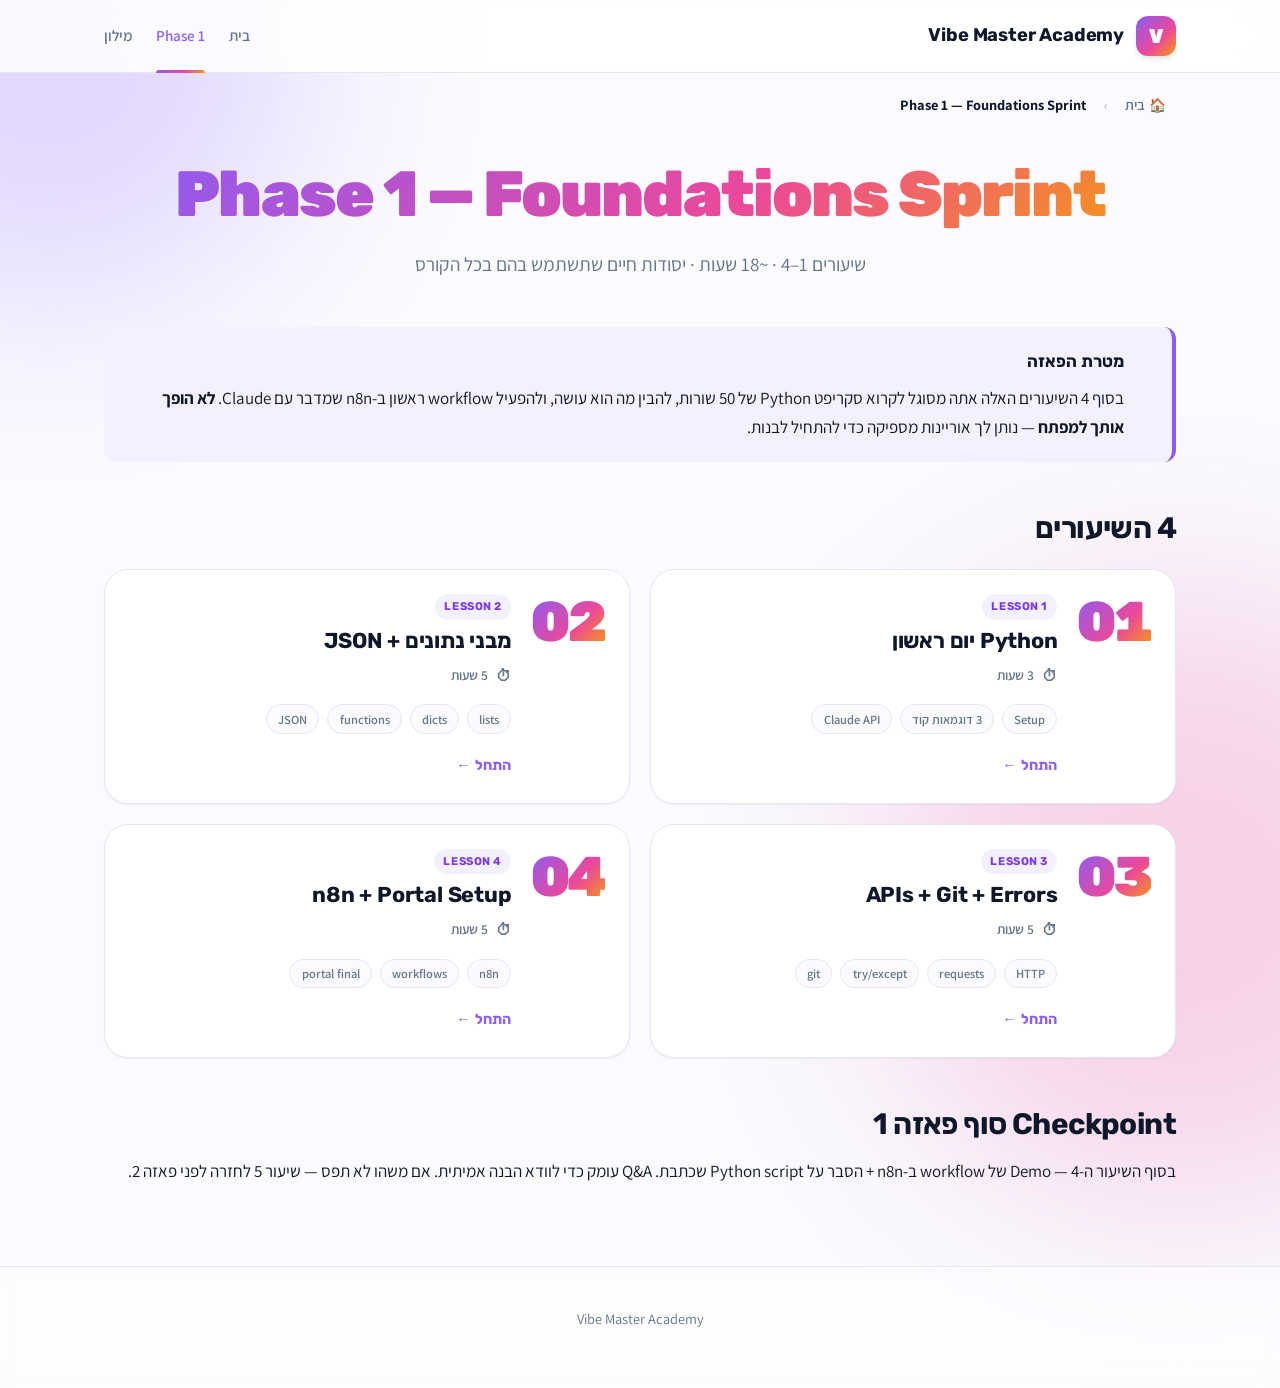
==== commit 1c4532de: "Lesson 1 rebuilt as vibe-coder day-one (~3 hours, was 5) Replaces drill-style fundamentals with 3 re" ====
--- a/phase-1/index.html
+++ b/phase-1/index.html
@@ -4,7 +4,7 @@
   <meta charset="UTF-8">
   <meta name="viewport" content="width=device-width, initial-scale=1.0">
   <title>Phase 1 — Foundations Sprint · VMA</title>
-  <link rel="stylesheet" href="../assets/css/styles.css?v=20260521-12">
+  <link rel="stylesheet" href="../assets/css/styles.css?v=20260521-13">
 </head>
 <body>
 
@@ -33,7 +33,7 @@
     <section class="hero phase-hero">
       <h1 class="hero__title">Phase 1 — Foundations Sprint</h1>
       <p class="hero__subtitle">
-        שיעורים 1–4 · ~20 שעות · יסודות חיים שתשתמש בהם בכל הקורס
+        שיעורים 1–4 · ~18 שעות · יסודות חיים שתשתמש בהם בכל הקורס
       </p>
     </section>
 
@@ -50,11 +50,11 @@
         <div class="lesson-card__body">
           <span class="lesson-card__tag">Lesson 1</span>
           <h3 class="lesson-card__title">Python יום ראשון</h3>
-          <div class="lesson-card__meta">5 שעות</div>
+          <div class="lesson-card__meta">3 שעות</div>
           <div class="lesson-card__chips">
             <span class="lesson-card__chip">Setup</span>
-            <span class="lesson-card__chip">משתנים</span>
-            <span class="lesson-card__chip">print/input</span>
+            <span class="lesson-card__chip">3 דוגמאות קוד</span>
+            <span class="lesson-card__chip">Claude API</span>
           </div>
           <div class="lesson-card__cta">התחל</div>
         </div>
@@ -118,6 +118,6 @@
     <div class="container"><p>Vibe Master Academy</p></div>
   </footer>
 
-  <script src="../assets/js/app.js?v=20260521-12"></script>
+  <script src="../assets/js/app.js?v=20260521-13"></script>
 </body>
 </html>
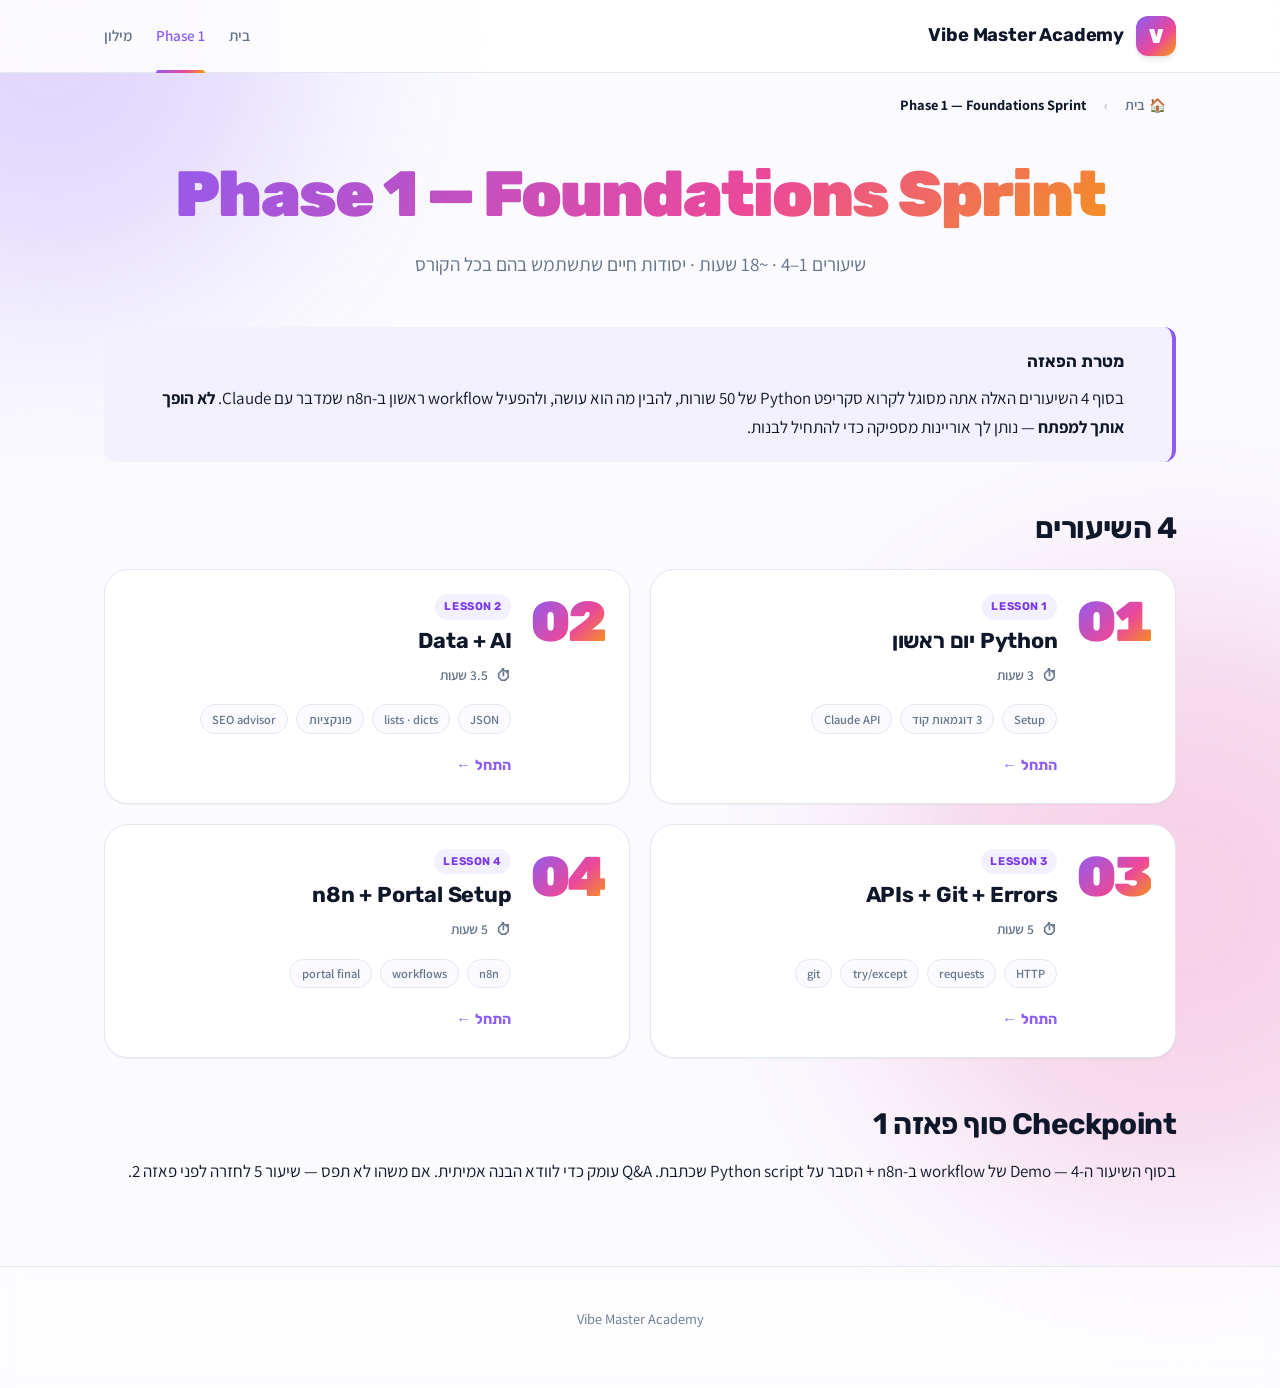
==== commit 2d5022b9: "Lesson 2 rebuilt as Data + AI vibe-coder lesson (3.5h, raised depth) Replaces drill-style "lists/dic" ====
--- a/phase-1/index.html
+++ b/phase-1/index.html
@@ -4,7 +4,7 @@
   <meta charset="UTF-8">
   <meta name="viewport" content="width=device-width, initial-scale=1.0">
   <title>Phase 1 — Foundations Sprint · VMA</title>
-  <link rel="stylesheet" href="../assets/css/styles.css?v=20260521-13">
+  <link rel="stylesheet" href="../assets/css/styles.css?v=20260521-16">
 </head>
 <body>
 
@@ -64,13 +64,13 @@
         <div class="lesson-card__number">02</div>
         <div class="lesson-card__body">
           <span class="lesson-card__tag">Lesson 2</span>
-          <h3 class="lesson-card__title">מבני נתונים + JSON</h3>
-          <div class="lesson-card__meta">5 שעות</div>
+          <h3 class="lesson-card__title">Data + AI</h3>
+          <div class="lesson-card__meta">3.5 שעות</div>
           <div class="lesson-card__chips">
-            <span class="lesson-card__chip">lists</span>
-            <span class="lesson-card__chip">dicts</span>
-            <span class="lesson-card__chip">functions</span>
             <span class="lesson-card__chip">JSON</span>
+            <span class="lesson-card__chip">lists · dicts</span>
+            <span class="lesson-card__chip">פונקציות</span>
+            <span class="lesson-card__chip">SEO advisor</span>
           </div>
           <div class="lesson-card__cta">התחל</div>
         </div>
@@ -118,6 +118,6 @@
     <div class="container"><p>Vibe Master Academy</p></div>
   </footer>
 
-  <script src="../assets/js/app.js?v=20260521-13"></script>
+  <script src="../assets/js/app.js?v=20260521-16"></script>
 </body>
 </html>
--- a/assets/css/styles.css
+++ b/assets/css/styles.css
@@ -1094,6 +1094,71 @@
   box-shadow: var(--shadow-lg);
   border-color: var(--color-primary-light);
   text-decoration: none;
+}
+
+/* Completed lesson card — full color wash, corner checkmark, green CTA.
+   No small badge — the whole card reads as "done" at a glance. */
+.lesson-card--completed {
+  position: relative;
+  border-color: var(--color-success);
+  background: linear-gradient(135deg, #ecfdf5 0%, #d1fae5 100%);
+  box-shadow: 0 4px 14px -6px rgba(16, 185, 129, 0.35);
+}
+
+.lesson-card--completed:hover {
+  border-color: var(--color-success);
+  box-shadow: 0 10px 22px -8px rgba(16, 185, 129, 0.45);
+}
+
+.lesson-card--completed::before {
+  content: '✓';
+  position: absolute;
+  top: var(--space-4);
+  inset-inline-start: var(--space-4);
+  width: 38px;
+  height: 38px;
+  background: var(--color-success);
+  color: #fff;
+  border-radius: var(--radius-full);
+  font-family: var(--font-display);
+  font-weight: 900;
+  font-size: 1.25rem;
+  display: flex;
+  align-items: center;
+  justify-content: center;
+  box-shadow: 0 4px 12px -2px rgba(16, 185, 129, 0.55);
+  z-index: 1;
+}
+
+.lesson-card--completed .lesson-card__number {
+  background: linear-gradient(135deg, var(--color-success) 0%, #059669 100%);
+  -webkit-background-clip: text;
+  -webkit-text-fill-color: transparent;
+  background-clip: text;
+}
+
+.lesson-card--completed .lesson-card__tag {
+  background: rgba(16, 185, 129, 0.15);
+  color: #047857;
+}
+
+.lesson-card--completed .lesson-card__cta {
+  color: var(--color-success);
+}
+
+/* Old per-card "הושלם ✓" badge is no longer injected; hide leftover DOM if cached. */
+.lesson-card__completion-badge {
+  display: none;
+}
+
+/* Completed state on the home CTA (all-32 case) — celebratory green tone. */
+.home-cta--complete {
+  background: linear-gradient(135deg, #ecfdf5 0%, #d1fae5 100%);
+  border-color: var(--color-success);
+}
+
+.home-cta--complete .home-cta__label {
+  color: #047857;
 }
 
 .lesson-card__num {
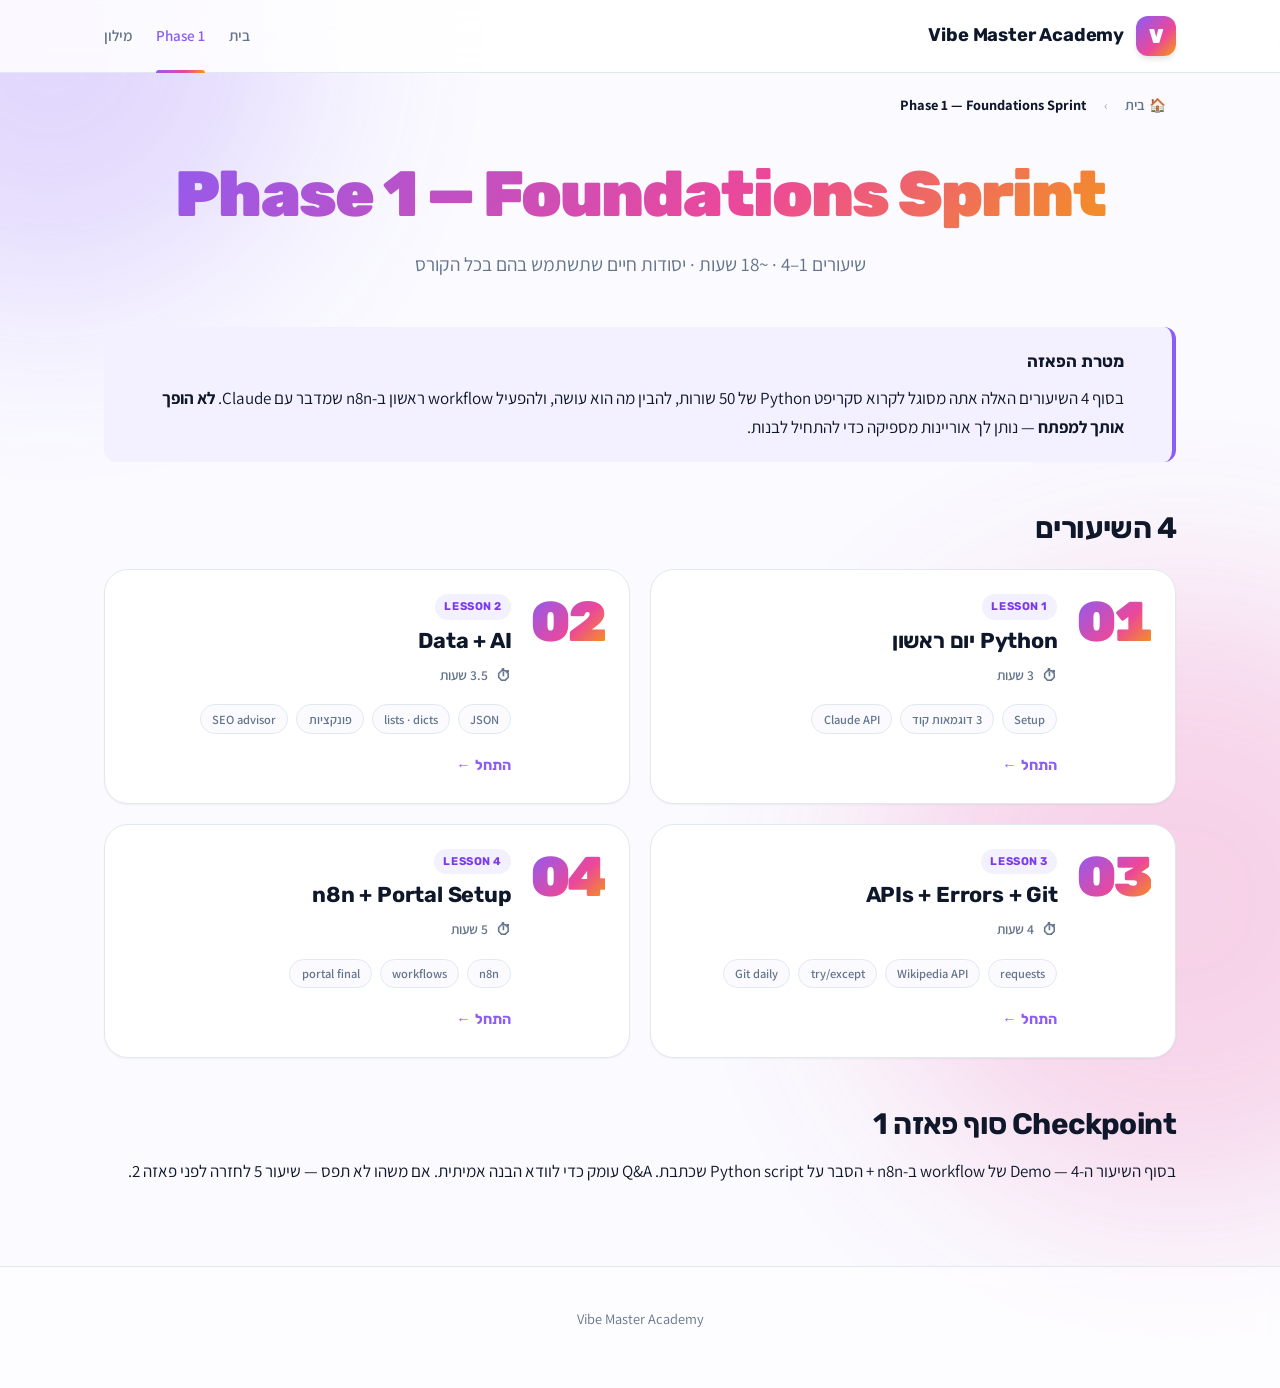
==== commit f8e516da: "Lesson 3 rebuilt as Topic Researcher — Wikipedia + Claude pipeline (4h, 3.5/5) Three read-modify-run" ====
--- a/phase-1/index.html
+++ b/phase-1/index.html
@@ -4,7 +4,7 @@
   <meta charset="UTF-8">
   <meta name="viewport" content="width=device-width, initial-scale=1.0">
   <title>Phase 1 — Foundations Sprint · VMA</title>
-  <link rel="stylesheet" href="../assets/css/styles.css?v=20260521-16">
+  <link rel="stylesheet" href="../assets/css/styles.css?v=20260521-17">
 </head>
 <body>
 
@@ -80,13 +80,13 @@
         <div class="lesson-card__number">03</div>
         <div class="lesson-card__body">
           <span class="lesson-card__tag">Lesson 3</span>
-          <h3 class="lesson-card__title">APIs + Git + Errors</h3>
-          <div class="lesson-card__meta">5 שעות</div>
+          <h3 class="lesson-card__title">APIs + Errors + Git</h3>
+          <div class="lesson-card__meta">4 שעות</div>
           <div class="lesson-card__chips">
-            <span class="lesson-card__chip">HTTP</span>
             <span class="lesson-card__chip">requests</span>
+            <span class="lesson-card__chip">Wikipedia API</span>
             <span class="lesson-card__chip">try/except</span>
-            <span class="lesson-card__chip">git</span>
+            <span class="lesson-card__chip">Git daily</span>
           </div>
           <div class="lesson-card__cta">התחל</div>
         </div>
@@ -118,6 +118,6 @@
     <div class="container"><p>Vibe Master Academy</p></div>
   </footer>
 
-  <script src="../assets/js/app.js?v=20260521-16"></script>
+  <script src="../assets/js/app.js?v=20260521-17"></script>
 </body>
 </html>
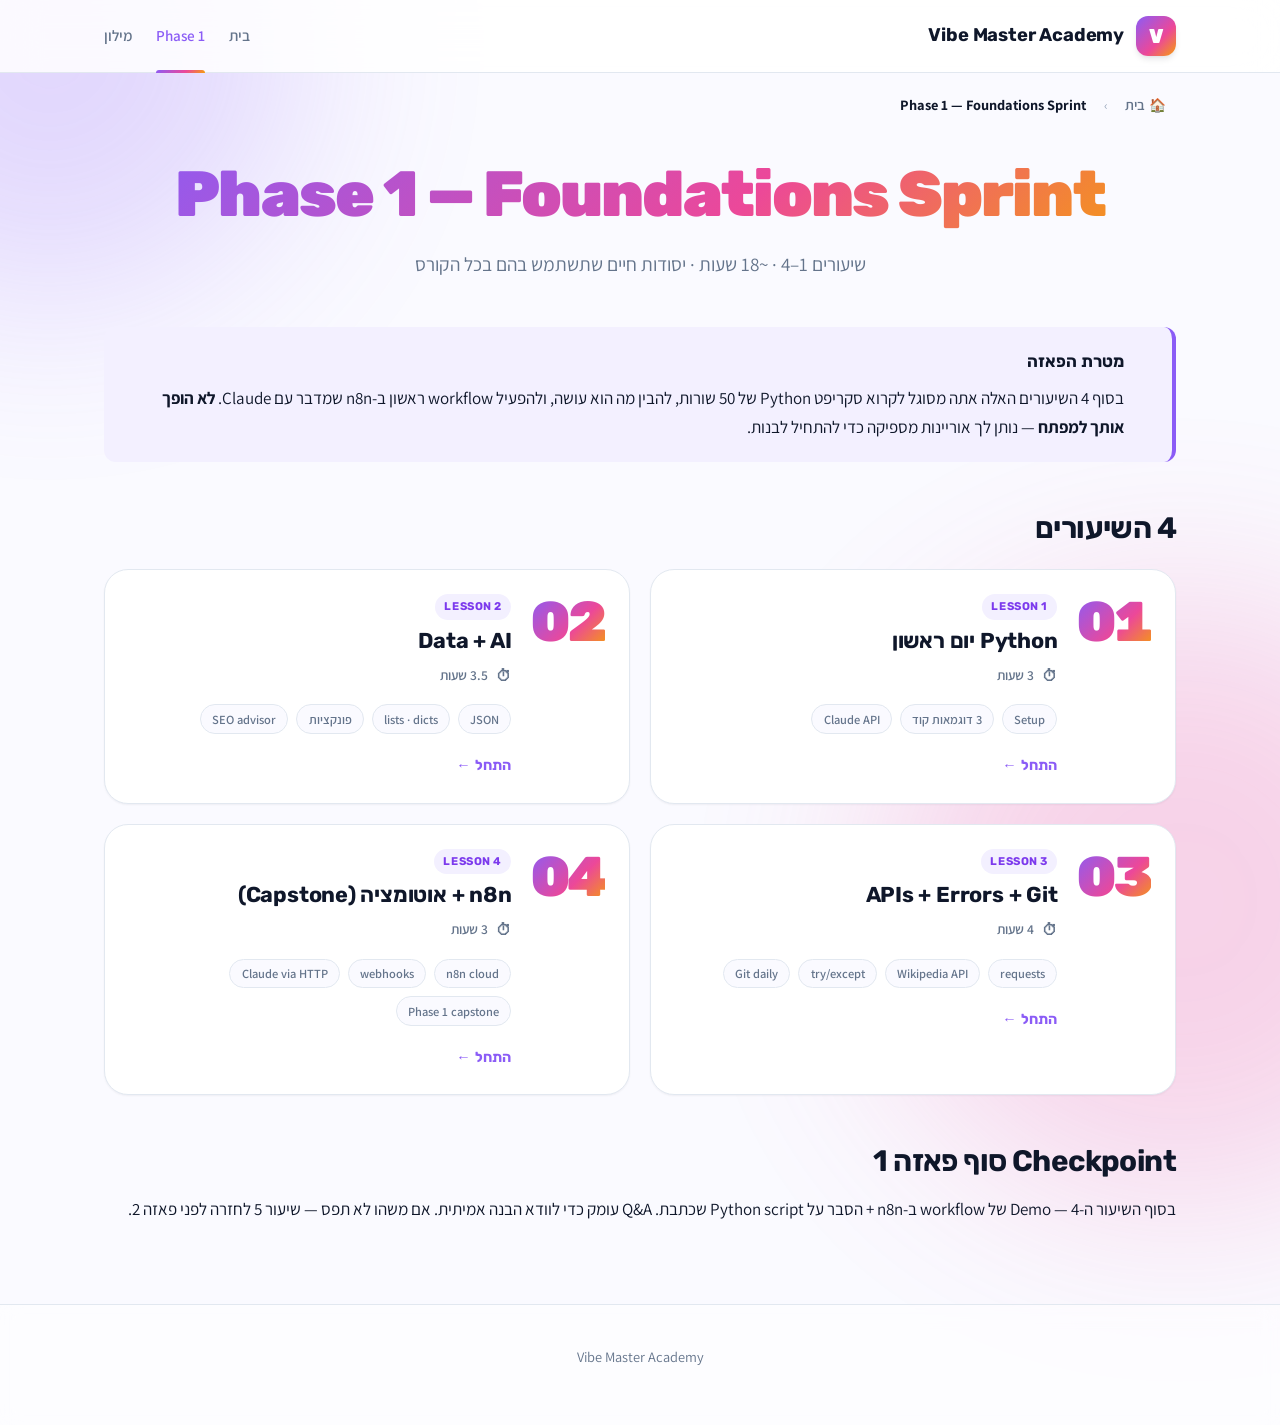
==== commit 59ca8b93: "Lesson 4 rebuilt as Phase 1 Capstone — 3 n8n workflows (3h, 3/5) Three workflows that mirror the Pyt" ====
--- a/phase-1/index.html
+++ b/phase-1/index.html
@@ -96,12 +96,13 @@
         <div class="lesson-card__number">04</div>
         <div class="lesson-card__body">
           <span class="lesson-card__tag">Lesson 4</span>
-          <h3 class="lesson-card__title">n8n + Portal Setup</h3>
-          <div class="lesson-card__meta">5 שעות</div>
+          <h3 class="lesson-card__title">n8n + אוטומציה (Capstone)</h3>
+          <div class="lesson-card__meta">3 שעות</div>
           <div class="lesson-card__chips">
-            <span class="lesson-card__chip">n8n</span>
-            <span class="lesson-card__chip">workflows</span>
-            <span class="lesson-card__chip">portal final</span>
+            <span class="lesson-card__chip">n8n cloud</span>
+            <span class="lesson-card__chip">webhooks</span>
+            <span class="lesson-card__chip">Claude via HTTP</span>
+            <span class="lesson-card__chip">Phase 1 capstone</span>
           </div>
           <div class="lesson-card__cta">התחל</div>
         </div>
